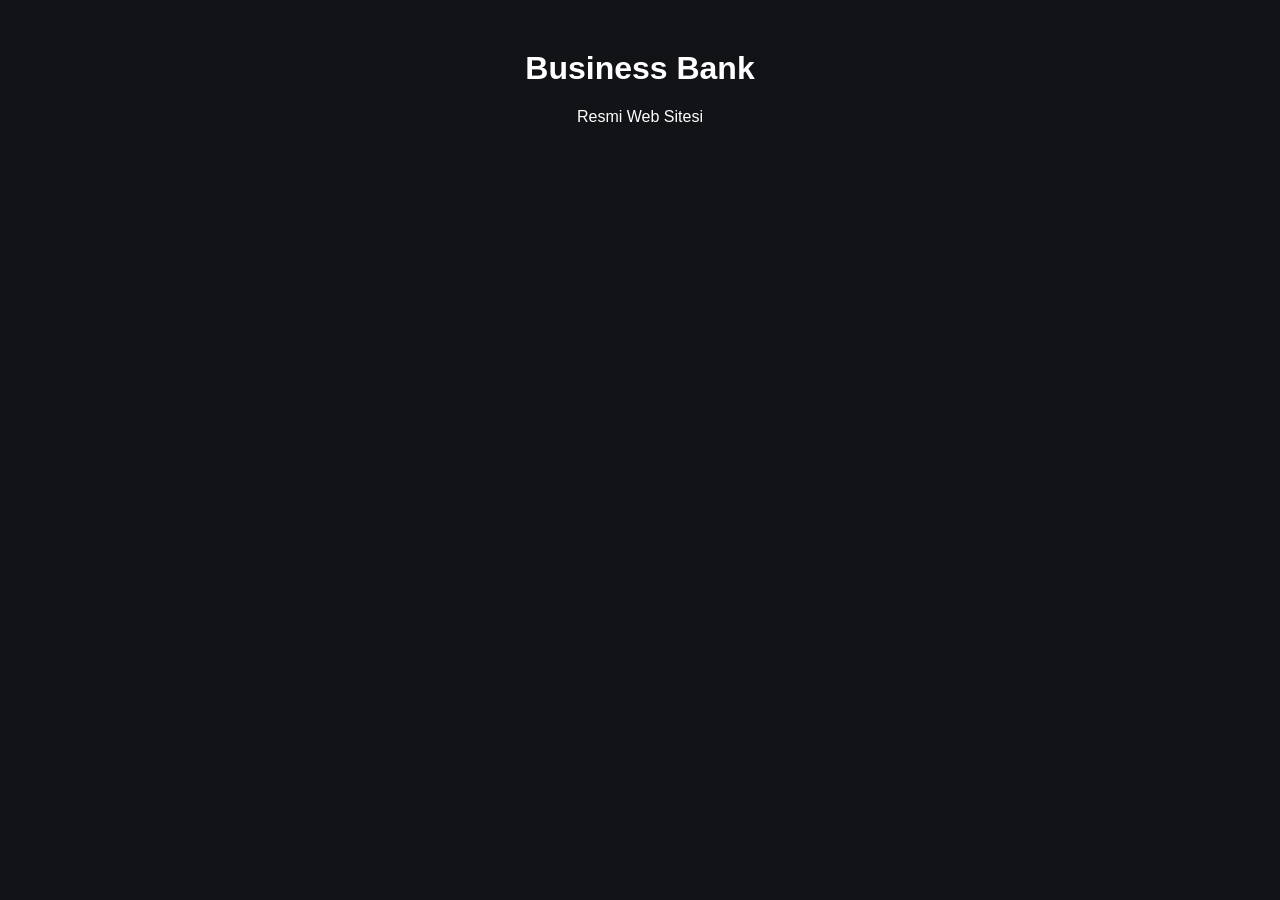
==== index.html @ 0d25ef92 "Initial commit for GitHub Pages" ====
<!DOCTYPE html>
<html>
<head>
<title>Business Bank Simulator</title>
<style>body { font-family: sans-serif; text-align: center; margin-top: 50px; background-color: #111317; color: white; }</style>
</head>
<body>
<h1>Business Bank</h1>
<p>Resmi Web Sitesi</p>
</body>
</html>
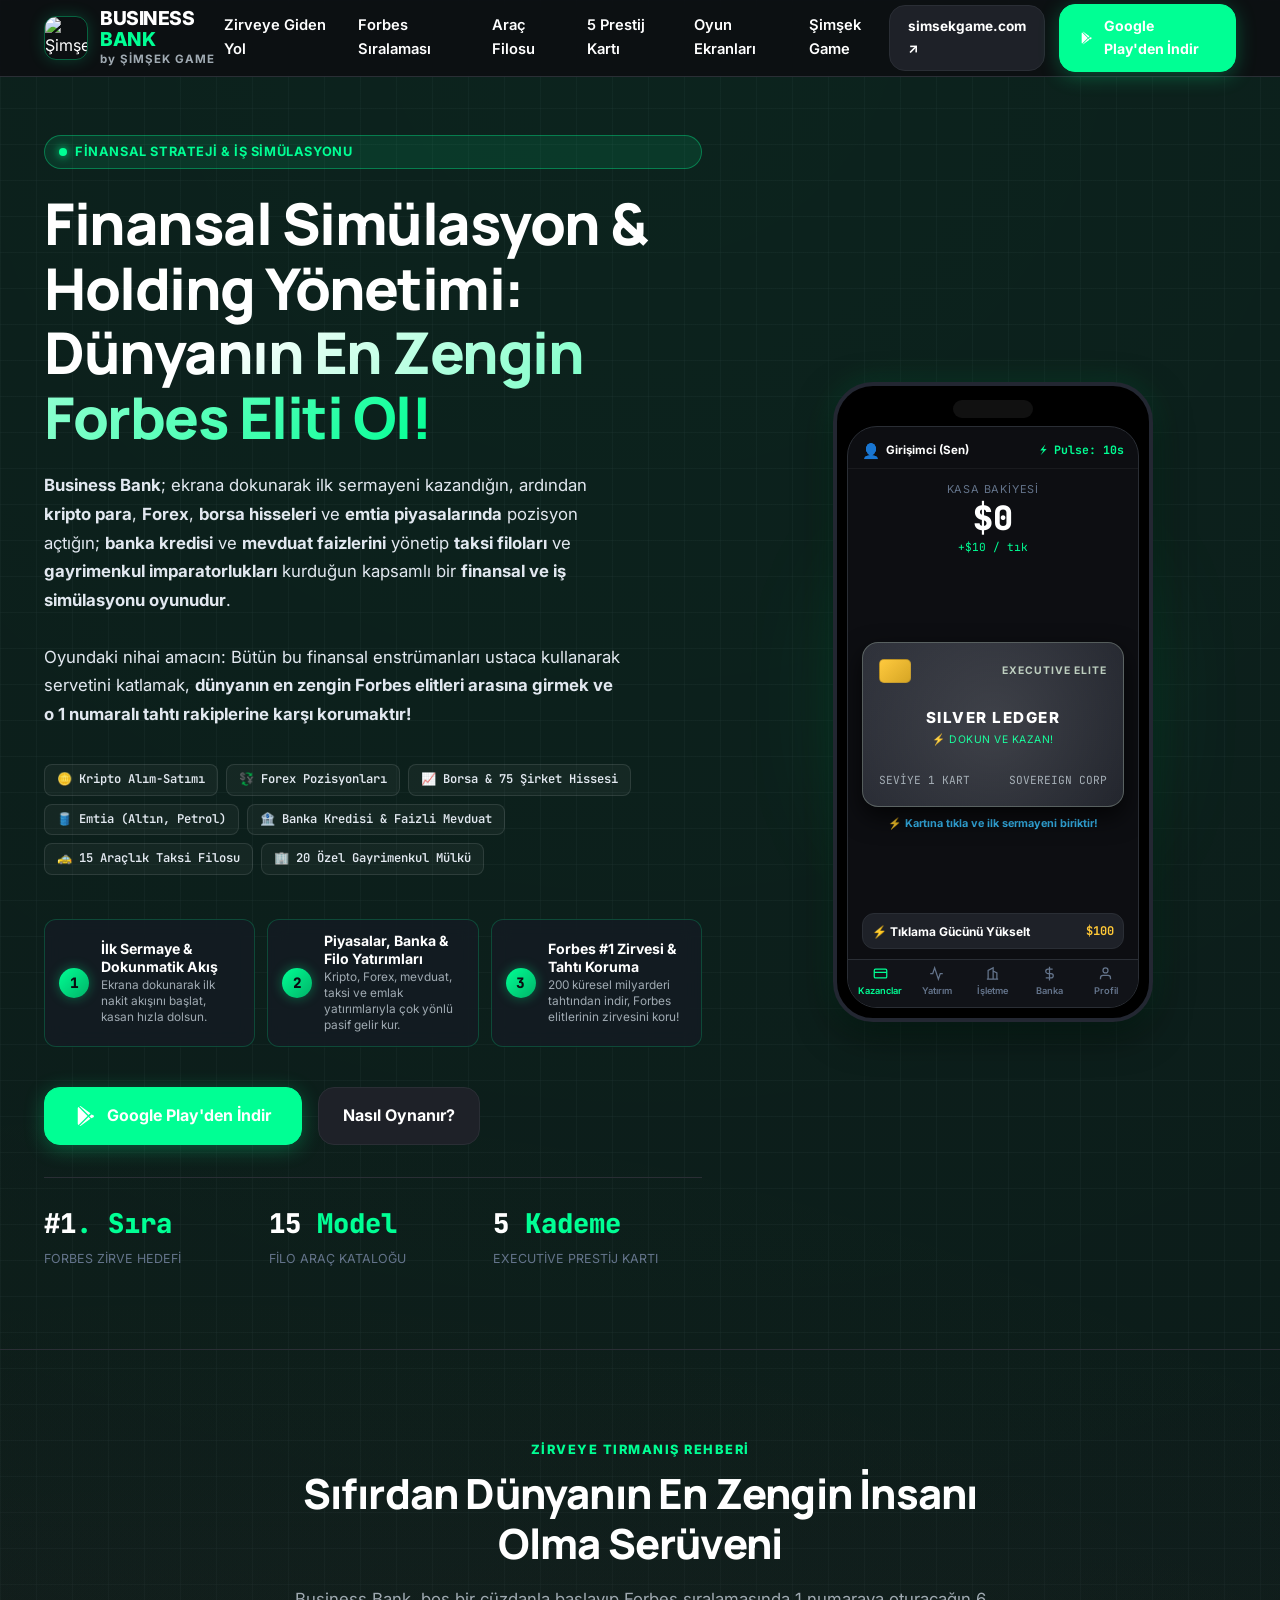
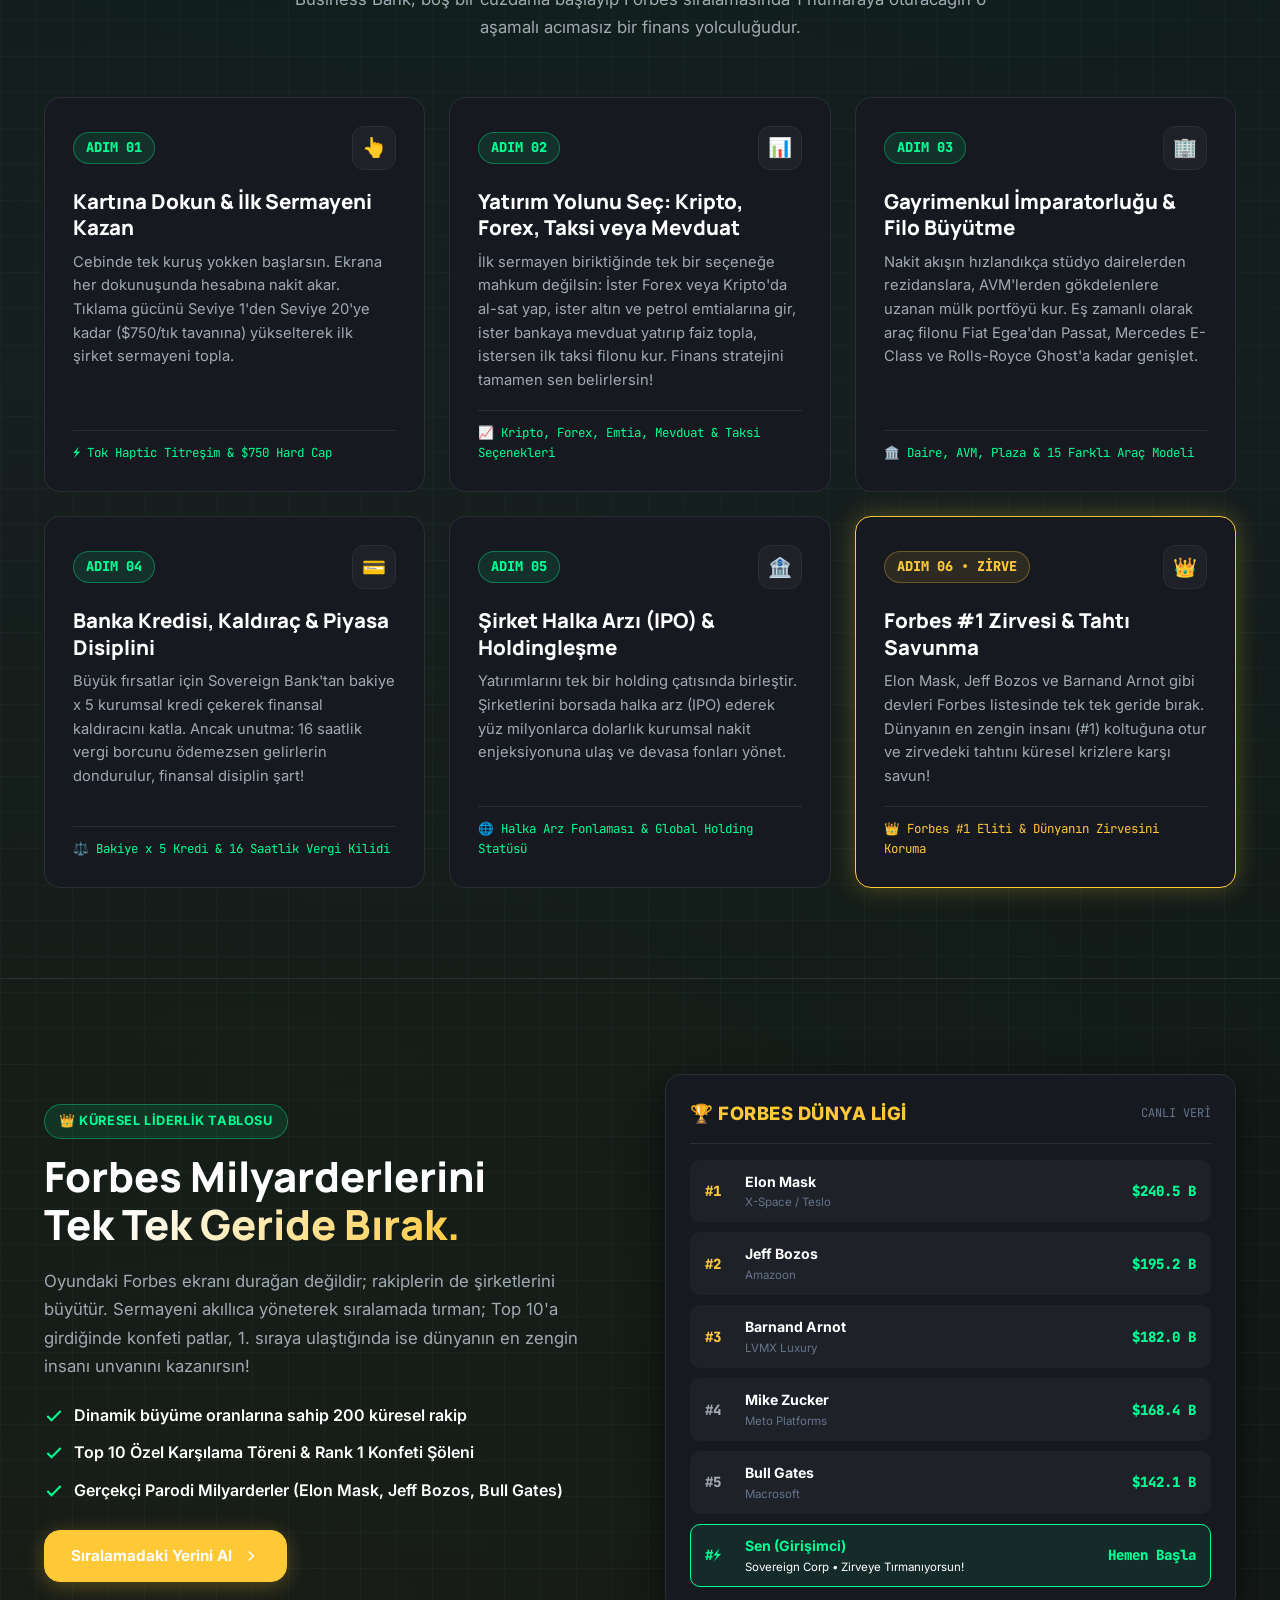
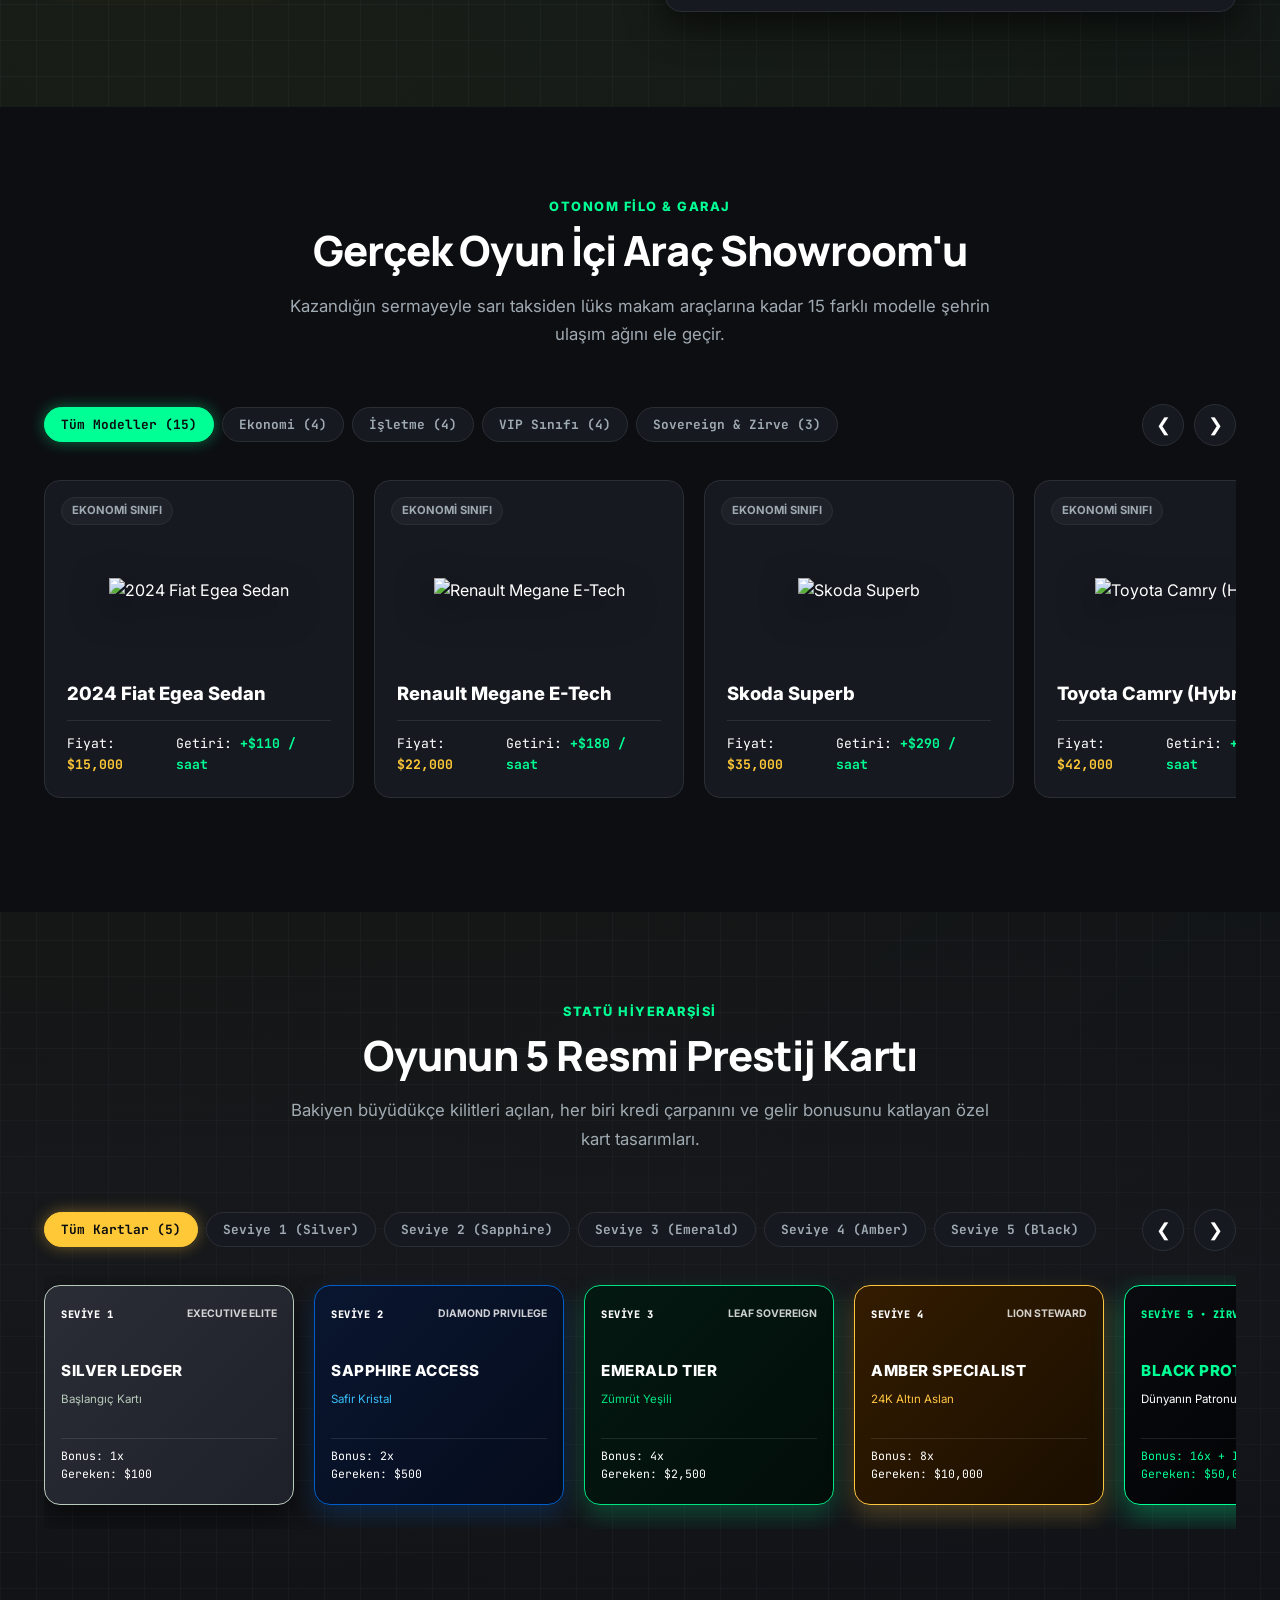
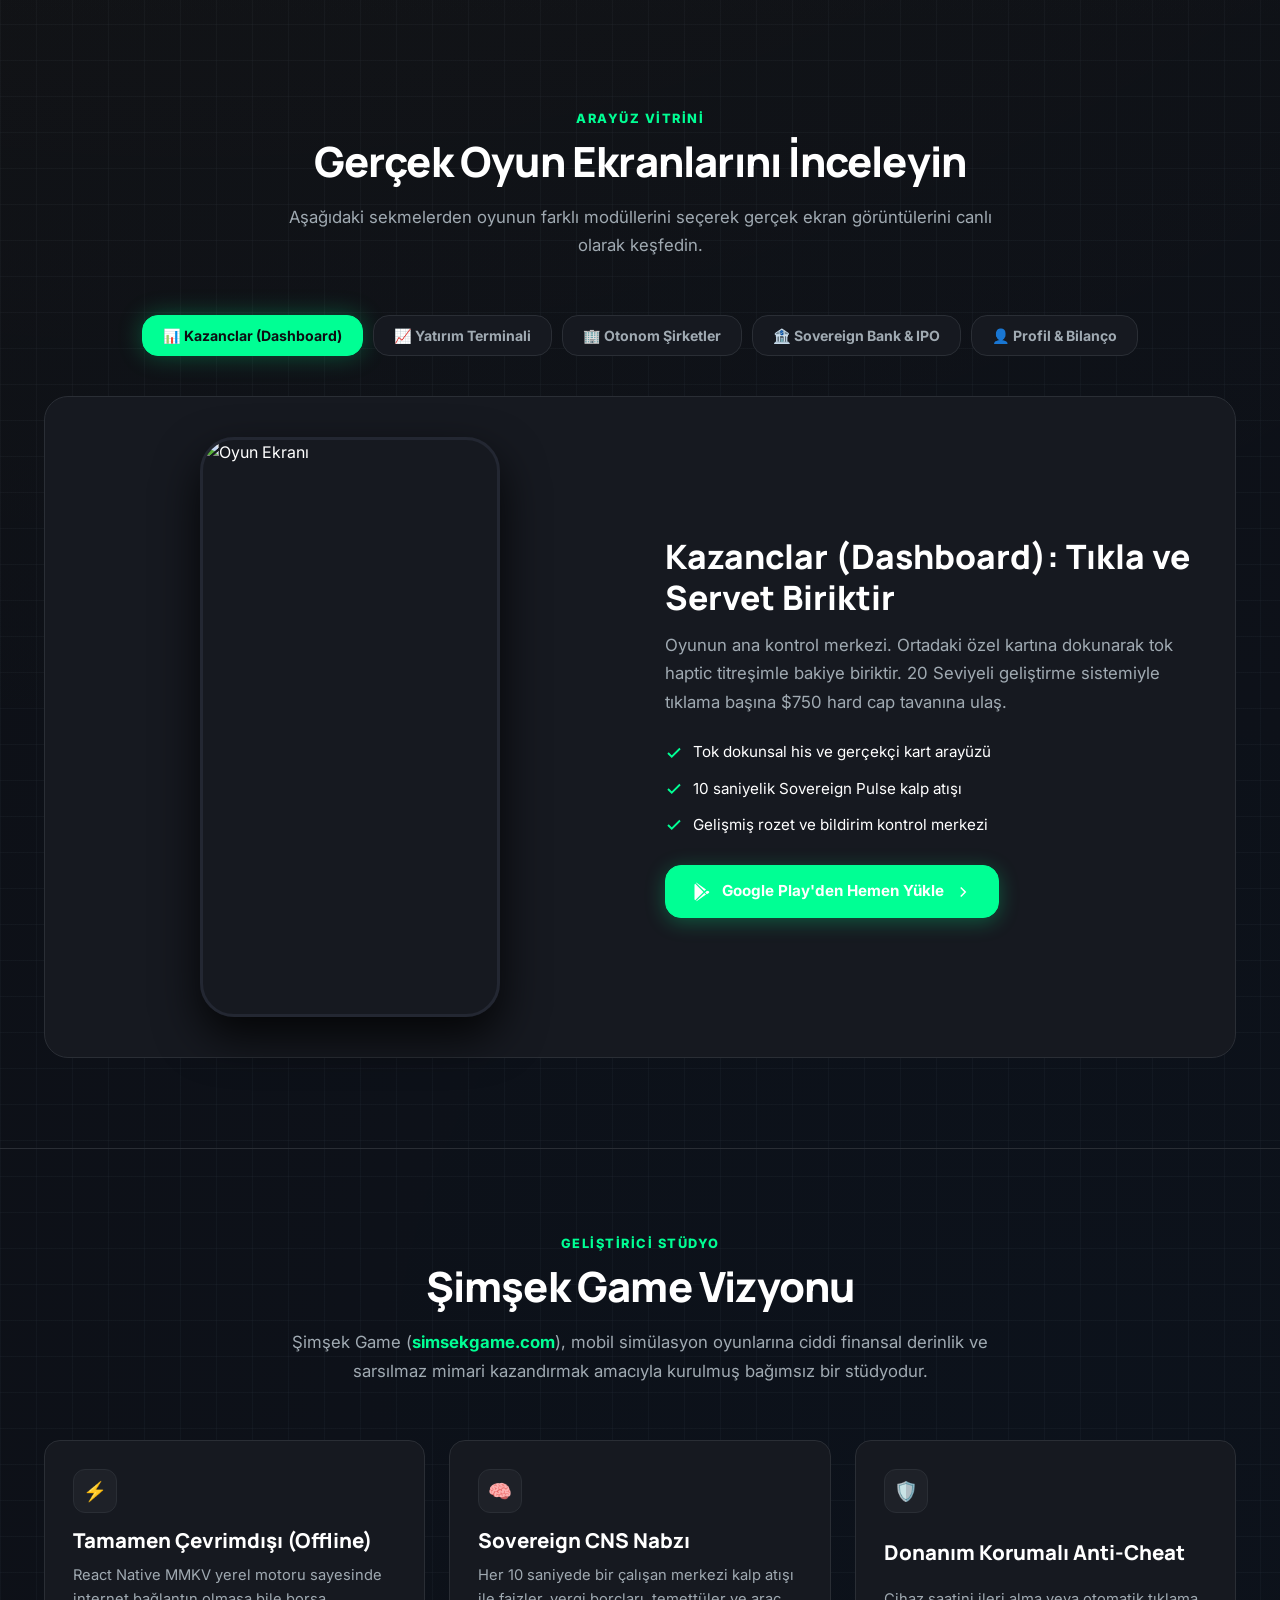
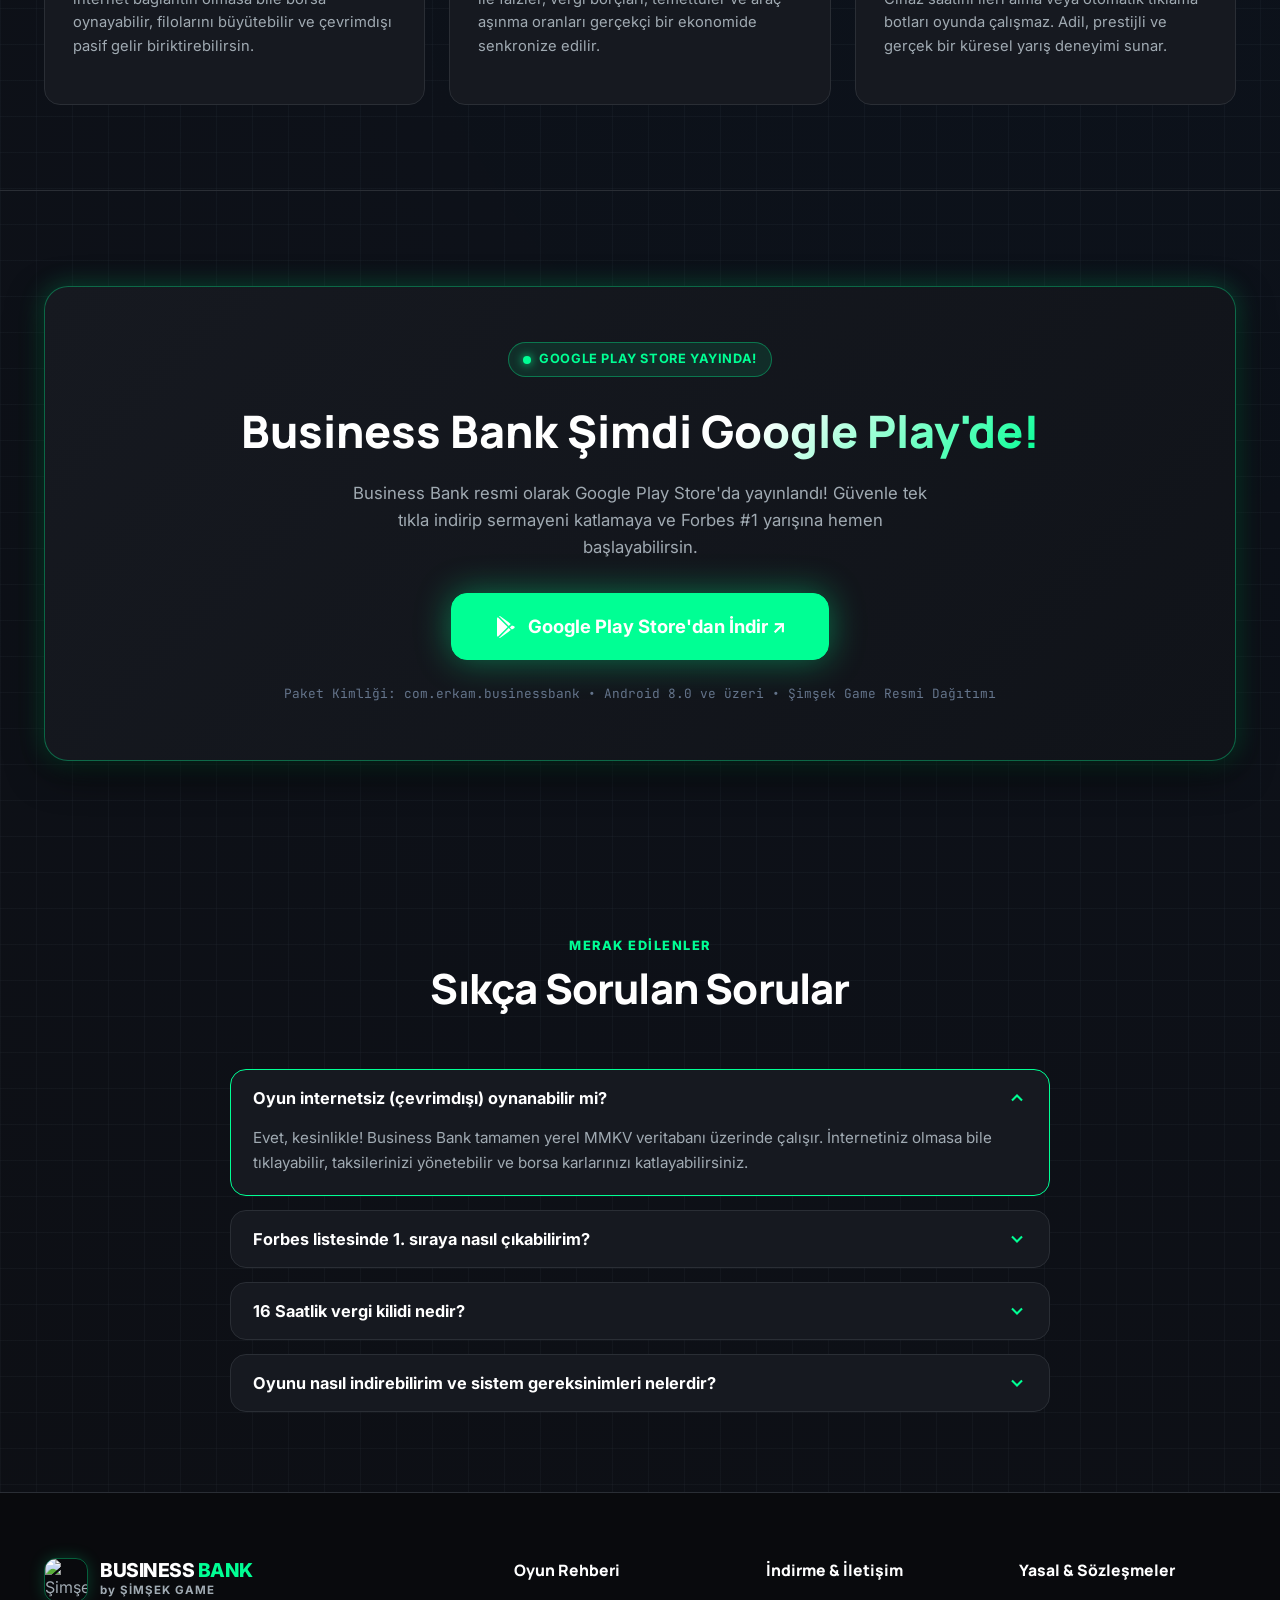
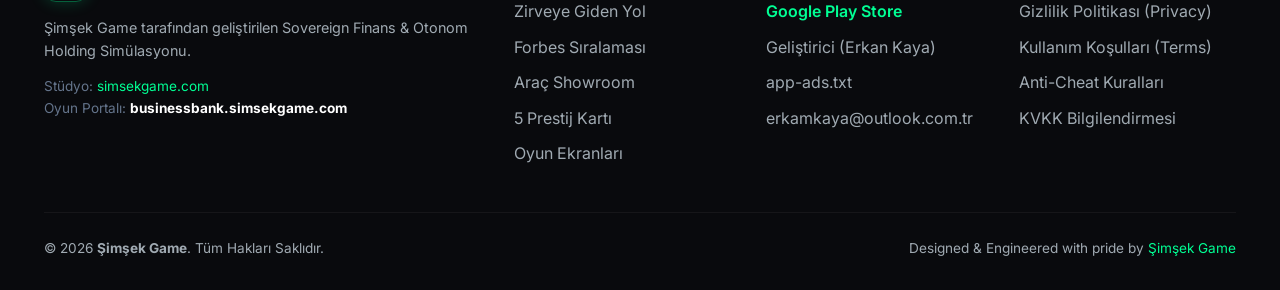
==== commit 1f15f041: "feat: enhance financial instruments onboarding, add horizontal carousels with category tabs and arro" ====
--- a/index.html
+++ b/index.html
@@ -1,11 +1,1093 @@
 <!DOCTYPE html>
-<html>
+<html lang="tr">
 <head>
-<title>Business Bank Simulator</title>
-<style>body { font-family: sans-serif; text-align: center; margin-top: 50px; background-color: #111317; color: white; }</style>
+  <meta charset="UTF-8">
+  <meta name="viewport" content="width=device-width, initial-scale=1.0">
+  <title>Business Bank | Şimşek Game - Sıfırdan Dünyanın En Zengin İnsanı Ol</title>
+  
+  <!-- SEO Meta Tags -->
+  <meta name="description" content="Şimşek Game tarafından geliştirilen Business Bank ile sıfırdan başla. Tıkla, taksi filosu kur, borsa ve gayrimenkul yatırımlarıyla Forbes #1 koltuğuna otur.">
+  <meta name="keywords" content="business bank, şimşek game, simsekgame, forbes oyunu, finans oyunu, tıkla kazan simülasyonu, borsa simülatörü, google play android">
+  <meta name="author" content="Şimşek Game">
+  <meta name="robots" content="index, follow">
+  <meta name="theme-color" content="#0D0E12">
+
+  <!-- OpenGraph -->
+  <meta property="og:type" content="website">
+  <meta property="og:url" content="https://businessbank.simsekgame.com/">
+  <meta property="og:title" content="Business Bank | Sıfırdan Dünyanın En Zengin İnsanı Ol">
+  <meta property="og:description" content="Tıkla, filo kur, borsa ve halka arzlarla Forbes listesindeki Elon Mask ve Jeff Bozos'u geride bırak!">
+  <meta property="og:image" content="https://businessbank.simsekgame.com/assets/img/screen_dashboard.png">
+
+  <!-- Favicon -->
+  <link rel="icon" type="image/png" href="assets/img/favicon.png">
+  <link rel="apple-touch-icon" href="assets/img/app_icon.png">
+
+  <!-- Google Fonts: Manrope, Inter & JetBrains Mono -->
+  <link rel="preconnect" href="https://fonts.googleapis.com">
+  <link rel="preconnect" href="https://fonts.gstatic.com" crossorigin>
+  <link href="https://fonts.googleapis.com/css2?family=Inter:wght@400;500;600;700&family=JetBrains+Mono:wght@500;700;800&family=Manrope:wght@600;700;800&display=swap" rel="stylesheet">
+
+  <!-- Stylesheet -->
+  <meta name="format-detection" content="telephone=no, date=no, email=no, address=no">
+  <link rel="stylesheet" href="assets/css/style.css?v=3.1.0">
 </head>
 <body>
-<h1>Business Bank</h1>
-<p>Resmi Web Sitesi</p>
+
+  <!-- ================= HEADER ================= -->
+  <header class="header">
+    <div class="container nav-container">
+      <a href="#" class="logo-wrapper">
+        <img src="assets/img/logo.png" alt="Şimşek Game Logo" class="logo-icon">
+        <div class="logo-text">
+          <div class="logo-brand">BUSINESS <span>BANK</span></div>
+          <div class="logo-sub">by ŞİMŞEK GAME</div>
+        </div>
+      </a>
+
+      <nav class="nav-links">
+        <a href="#how-it-works" class="nav-link">Zirveye Giden Yol</a>
+        <a href="#forbes-race" class="nav-link">Forbes Sıralaması</a>
+        <a href="#fleet" class="nav-link">Araç Filosu</a>
+        <a href="#vip-cards" class="nav-link">5 Prestij Kartı</a>
+        <a href="#screens" class="nav-link">Oyun Ekranları</a>
+        <a href="#studio" class="nav-link">Şimşek Game</a>
+      </nav>
+
+      <div class="nav-actions">
+        <a href="https://simsekgame.com" target="_blank" class="btn btn-secondary" style="padding: 10px 18px; font-size: 0.85rem;">
+          <span>simsekgame.com ↗</span>
+        </a>
+        <a href="https://play.google.com/store/apps/details?id=com.erkam.businessbank&hl=en" target="_blank" rel="noopener noreferrer" class="btn btn-primary" style="padding: 10px 20px; font-size: 0.88rem;">
+          <svg width="18" height="18" viewBox="0 0 24 24" fill="currentColor"><path d="M3 20.5V3.5C3 2.91 3.34 2.39 3.84 2.15L13.69 12 3.84 21.85C3.34 21.6 3 21.09 3 20.5ZM16.81 15.12L14.75 13.06 4.9 22.91C5.05 22.97 5.21 23 5.38 23C5.72 23 6.04 22.87 6.28 22.63L16.81 15.12ZM16.81 8.88L6.28 1.37C6.04 1.13 5.72 1 5.38 1C5.21 1 5.05 1.03 4.9 1.09L14.75 10.94 16.81 8.88ZM20.16 11.23C20.47 11.45 20.67 11.82 20.67 12.25C20.67 12.68 20.47 13.05 20.16 13.27L17.88 14.59L15.81 12.52 17.88 10.45L20.16 11.23Z"/></svg>
+          <span>Google Play'den İndir</span>
+        </a>
+        <button class="mobile-toggle" aria-label="Menüyü Aç">
+          <svg width="24" height="24" viewBox="0 0 24 24" fill="none" stroke="currentColor" stroke-width="2">
+            <line x1="3" y1="12" x2="21" y2="12"></line>
+            <line x1="3" y1="6" x2="21" y2="6"></line>
+            <line x1="3" y1="18" x2="21" y2="18"></line>
+          </svg>
+        </button>
+      </div>
+    </div>
+  </header>
+
+  <!-- Mobile Drawer -->
+  <div class="mobile-nav-drawer">
+    <a href="#how-it-works">Zirveye Giden Yol (6 Adım)</a>
+    <a href="#forbes-race">Forbes #1 Mücadelesi</a>
+    <a href="#fleet">Araç Showroom & Filo</a>
+    <a href="#vip-cards">5 Prestij Kartı</a>
+    <a href="#screens">Oyun Ekranları</a>
+    <a href="#studio">Şimşek Game Stüdyosu</a>
+    <a href="https://play.google.com/store/apps/details?id=com.erkam.businessbank&hl=en" target="_blank" rel="noopener noreferrer" style="color: var(--primary-neon); font-weight:700;">Google Play'den İndir ↗</a>
+    <a href="https://simsekgame.com" target="_blank">Şimşek Game Portalı ↗</a>
+    <a href="https://erkan.simsekgame.com" target="_blank" style="color: var(--gold-royalty);">Geliştirici: Erkan Kaya ↗</a>
+  </div>
+
+  <!-- ================= HERO & INTERACTIVE TAPPER ================= -->
+  <section class="hero-section">
+    <div class="container hero-grid">
+      <div class="hero-content">
+        <div class="badge-ui">
+          <span class="badge-pulse"></span>
+          <span>FİNANSAL STRATEJİ &amp; İŞ SİMÜLASYONU</span>
+        </div>
+
+        <h1 class="hero-title">
+          Finansal Simülasyon &amp; Holding Yönetimi: <br>
+          <span class="text-gradient">Dünyanın En Zengin Forbes Eliti Ol!</span>
+        </h1>
+
+        <p class="hero-description" style="font-size: 1.05rem; line-height: 1.7; color: #E2E8F0;">
+          <strong>Business Bank</strong>; ekrana dokunarak ilk sermayeni kazandığın, ardından <strong>kripto para</strong>, <strong>Forex</strong>, <strong>borsa hisseleri</strong> ve <strong>emtia piyasalarında</strong> pozisyon açtığın; <strong>banka kredisi</strong> ve <strong>mevduat faizlerini</strong> yönetip <strong>taksi filoları</strong> ve <strong>gayrimenkul imparatorlukları</strong> kurduğun kapsamlı bir <strong>finansal ve iş simülasyonu oyunudur</strong>. 
+          <br><br>
+          Oyundaki nihai amacın: Bütün bu finansal enstrümanları ustaca kullanarak servetini katlamak, <strong>dünyanın en zengin Forbes elitleri arasına girmek ve o 1 numaralı tahtı rakiplerine karşı korumaktır!</strong>
+        </p>
+
+        <!-- Finansal Enstrümanlar Şeridi -->
+        <div class="financial-tools-pills">
+          <span class="f-pill">🪙 Kripto Alım-Satımı</span>
+          <span class="f-pill">💱 Forex Pozisyonları</span>
+          <span class="f-pill">📈 Borsa &amp; 75 Şirket Hissesi</span>
+          <span class="f-pill">🛢️ Emtia (Altın, Petrol)</span>
+          <span class="f-pill">🏦 Banka Kredisi &amp; Faizli Mevduat</span>
+          <span class="f-pill">🚕 15 Araçlık Taksi Filosu</span>
+          <span class="f-pill">🏢 20 Özel Gayrimenkul Mülkü</span>
+        </div>
+
+        <!-- 3 Adımda Oyunun Mantığı & Amacı -->
+        <div class="quick-play-steps">
+          <div class="play-step-item">
+            <div class="step-num-badge">1</div>
+            <div class="step-content">
+              <strong>İlk Sermaye &amp; Dokunmatik Akış</strong>
+              <span>Ekrana dokunarak ilk nakit akışını başlat, kasan hızla dolsun.</span>
+            </div>
+          </div>
+          <div class="play-step-item">
+            <div class="step-num-badge">2</div>
+            <div class="step-content">
+              <strong>Piyasalar, Banka &amp; Filo Yatırımları</strong>
+              <span>Kripto, Forex, mevduat, taksi ve emlak yatırımlarıyla çok yönlü pasif gelir kur.</span>
+            </div>
+          </div>
+          <div class="play-step-item">
+            <div class="step-num-badge">3</div>
+            <div class="step-content">
+              <strong>Forbes #1 Zirvesi &amp; Tahtı Koruma</strong>
+              <span>200 küresel milyarderi tahtından indir, Forbes elitlerinin zirvesini koru!</span>
+            </div>
+          </div>
+        </div>
+
+        <div class="hero-buttons">
+          <a href="https://play.google.com/store/apps/details?id=com.erkam.businessbank&hl=en" target="_blank" rel="noopener noreferrer" class="btn btn-primary" style="padding: 15px 30px; font-size: 1rem;">
+            <svg width="22" height="22" viewBox="0 0 24 24" fill="currentColor"><path d="M3 20.5V3.5C3 2.91 3.34 2.39 3.84 2.15L13.69 12 3.84 21.85C3.34 21.6 3 21.09 3 20.5ZM16.81 15.12L14.75 13.06 4.9 22.91C5.05 22.97 5.21 23 5.38 23C5.72 23 6.04 22.87 6.28 22.63L16.81 15.12ZM16.81 8.88L6.28 1.37C6.04 1.13 5.72 1 5.38 1C5.21 1 5.05 1.03 4.9 1.09L14.75 10.94 16.81 8.88ZM20.16 11.23C20.47 11.45 20.67 11.82 20.67 12.25C20.67 12.68 20.47 13.05 20.16 13.27L17.88 14.59L15.81 12.52 17.88 10.45L20.16 11.23Z"/></svg>
+            <span>Google Play'den İndir</span>
+          </a>
+          <a href="#how-it-works" class="btn btn-secondary" style="padding: 15px 24px; font-size: 1rem;">
+            <span>Nasıl Oynanır?</span>
+          </a>
+        </div>
+
+        <div class="hero-strip">
+          <div class="strip-box">
+            <div class="strip-num">#1<span>. Sıra</span></div>
+            <div class="strip-label">Forbes Zirve Hedefi</div>
+          </div>
+          <div class="strip-box">
+            <div class="strip-num">15<span> Model</span></div>
+            <div class="strip-label">Filo Araç Kataloğu</div>
+          </div>
+          <div class="strip-box">
+            <div class="strip-num">5<span> Kademe</span></div>
+            <div class="strip-label">Executive Prestij Kartı</div>
+          </div>
+        </div>
+      </div>
+
+      <!-- Live Interactive Game Tapper (Right Inside Phone Frame!) -->
+      <div class="live-phone-wrapper">
+        <div class="phone-ambient-glow"></div>
+
+        <div class="game-phone">
+          <div class="phone-speaker"></div>
+
+          <div class="phone-screen-game">
+            <!-- Game Top Status Bar -->
+            <div class="game-top-bar">
+              <div class="live-user-badge">
+                <span style="font-size: 0.9rem;">👤</span>
+                <span>Girişimci (Sen)</span>
+              </div>
+              <div class="live-pulse-badge">
+                <span>⚡ Pulse: 10s</span>
+              </div>
+            </div>
+
+            <!-- In-Game Balance -->
+            <div class="game-balance-area">
+              <div class="game-balance-label">KASA BAKİYESİ</div>
+              <div class="game-balance-number" id="live-balance">$0</div>
+              <div class="game-balance-sub" id="live-tap-power">+$10 / tık</div>
+            </div>
+
+            <!-- The In-Game Tappable Card -->
+            <div class="game-card-area">
+              <div class="tap-floating-container" id="tap-float-container"></div>
+
+              <div class="tappable-credit-card" id="live-tap-card">
+                <div class="card-glare"></div>
+                <div class="card-top-row">
+                  <div class="card-chip"></div>
+                  <div class="card-tier-label">EXECUTIVE ELITE</div>
+                </div>
+
+                <div class="card-middle-row">
+                  <div class="card-name-title">SILVER LEDGER</div>
+                  <div class="card-hint-text">⚡ DOKUN VE KAZAN!</div>
+                </div>
+
+                <div class="card-bottom-row">
+                  <div>SEVİYE 1 KART</div>
+                  <div>SOVEREIGN CORP</div>
+                </div>
+              </div>
+
+              <div id="live-status-msg" style="font-size: 0.68rem; color: #38bdf8; text-align: center; margin-top: 8px; font-weight: 700;">
+                ⚡ Kartına tıkla ve ilk sermayeni biriktir!
+              </div>
+            </div>
+
+            <!-- Upgrade Tap Action inside Phone -->
+            <div class="game-bottom-action">
+              <button class="tap-upgrade-btn" id="live-upgrade-btn">
+                <span>⚡ Tıklama Gücünü Yükselt</span>
+                <span class="cost" id="live-upgrade-cost">$100</span>
+              </button>
+            </div>
+
+            <!-- Exact In-Game Bottom Tabs -->
+            <div class="game-bottom-tabs">
+              <div class="tab-cell active">
+                <svg viewBox="0 0 24 24" fill="none" stroke="currentColor" stroke-width="2"><rect x="2" y="5" width="20" height="14" rx="2"></rect><line x1="2" y1="10" x2="22" y2="10"></line></svg>
+                <span>Kazanclar</span>
+              </div>
+              <div class="tab-cell">
+                <svg viewBox="0 0 24 24" fill="none" stroke="currentColor" stroke-width="2"><polyline points="22 12 18 12 15 21 9 3 6 12 2 12"></polyline></svg>
+                <span>Yatırım</span>
+              </div>
+              <div class="tab-cell">
+                <svg viewBox="0 0 24 24" fill="none" stroke="currentColor" stroke-width="2"><path d="M3 21h18M5 21V7l8-4v18M19 21V11l-6-3"></path></svg>
+                <span>İşletme</span>
+              </div>
+              <div class="tab-cell">
+                <svg viewBox="0 0 24 24" fill="none" stroke="currentColor" stroke-width="2"><line x1="12" y1="1" x2="12" y2="23"></line><path d="M17 5H9.5a3.5 3.5 0 0 0 0 7h5a3.5 3.5 0 0 1 0 7H6"></path></svg>
+                <span>Banka</span>
+              </div>
+              <div class="tab-cell">
+                <svg viewBox="0 0 24 24" fill="none" stroke="currentColor" stroke-width="2"><circle cx="12" cy="7" r="4"></circle><path d="M20 21v-2a4 4 0 0 0-4-4H8a4 4 0 0 0-4 4v2"></path></svg>
+                <span>Profil</span>
+              </div>
+            </div>
+          </div>
+        </div>
+      </div>
+    </div>
+  </section>
+
+  <!-- ================= 6-STEP EMPIRE ROADMAP ================= -->
+  <section class="roadmap-section" id="how-it-works">
+    <div class="container">
+      <div class="section-head">
+        <div class="section-tag">Zirveye Tırmanış Rehberi</div>
+        <h2 class="section-title">Sıfırdan Dünyanın En Zengin İnsanı Olma Serüveni</h2>
+        <p class="section-desc">
+          Business Bank, boş bir cüzdanla başlayıp Forbes sıralamasında 1 numaraya oturacağın 6 aşamalı acımasız bir finans yolculuğudur.
+        </p>
+      </div>
+
+      <div class="roadmap-timeline">
+        <!-- Step 1 -->
+        <div class="step-card">
+          <div>
+            <div class="step-card-header">
+              <span class="step-number-pill">ADIM 01</span>
+              <div class="step-icon-wrap">👆</div>
+            </div>
+            <h3>Kartına Dokun & İlk Sermayeni Kazan</h3>
+            <p>
+              Cebinde tek kuruş yokken başlarsın. Ekrana her dokunuşunda hesabına nakit akar. Tıklama gücünü Seviye 1'den Seviye 20'ye kadar ($750/tık tavanına) yükselterek ilk şirket sermayeni topla.
+            </p>
+          </div>
+          <div class="step-highlight">
+            <span>⚡ Tok Haptic Titreşim & $750 Hard Cap</span>
+          </div>
+        </div>
+
+        <!-- Step 2 -->
+        <div class="step-card">
+          <div>
+            <div class="step-card-header">
+              <span class="step-number-pill">ADIM 02</span>
+              <div class="step-icon-wrap">📊</div>
+            </div>
+            <h3>Yatırım Yolunu Seç: Kripto, Forex, Taksi veya Mevduat</h3>
+            <p>
+              İlk sermayen biriktiğinde tek bir seçeneğe mahkum değilsin: İster Forex veya Kripto'da al-sat yap, ister altın ve petrol emtialarına gir, ister bankaya mevduat yatırıp faiz topla, istersen ilk taksi filonu kur. Finans stratejini tamamen sen belirlersin!
+            </p>
+          </div>
+          <div class="step-highlight">
+            <span>📈 Kripto, Forex, Emtia, Mevduat & Taksi Seçenekleri</span>
+          </div>
+        </div>
+
+        <!-- Step 3 -->
+        <div class="step-card">
+          <div>
+            <div class="step-card-header">
+              <span class="step-number-pill">ADIM 03</span>
+              <div class="step-icon-wrap">🏢</div>
+            </div>
+            <h3>Gayrimenkul İmparatorluğu & Filo Büyütme</h3>
+            <p>
+              Nakit akışın hızlandıkça stüdyo dairelerden rezidanslara, AVM'lerden gökdelenlere uzanan mülk portföyü kur. Eş zamanlı olarak araç filonu Fiat Egea'dan Passat, Mercedes E-Class ve Rolls-Royce Ghost'a kadar genişlet.
+            </p>
+          </div>
+          <div class="step-highlight">
+            <span>🏛️ Daire, AVM, Plaza & 15 Farklı Araç Modeli</span>
+          </div>
+        </div>
+
+        <!-- Step 4 -->
+        <div class="step-card">
+          <div>
+            <div class="step-card-header">
+              <span class="step-number-pill">ADIM 04</span>
+              <div class="step-icon-wrap">💳</div>
+            </div>
+            <h3>Banka Kredisi, Kaldıraç & Piyasa Disiplini</h3>
+            <p>
+              Büyük fırsatlar için Sovereign Bank'tan bakiye x 5 kurumsal kredi çekerek finansal kaldıracını katla. Ancak unutma: 16 saatlik vergi borcunu ödemezsen gelirlerin dondurulur, finansal disiplin şart!
+            </p>
+          </div>
+          <div class="step-highlight">
+            <span>⚖️ Bakiye x 5 Kredi & 16 Saatlik Vergi Kilidi</span>
+          </div>
+        </div>
+
+        <!-- Step 5 -->
+        <div class="step-card">
+          <div>
+            <div class="step-card-header">
+              <span class="step-number-pill">ADIM 05</span>
+              <div class="step-icon-wrap">🏦</div>
+            </div>
+            <h3>Şirket Halka Arzı (IPO) & Holdingleşme</h3>
+            <p>
+              Yatırımlarını tek bir holding çatısında birleştir. Şirketlerini borsada halka arz (IPO) ederek yüz milyonlarca dolarlık kurumsal nakit enjeksiyonuna ulaş ve devasa fonları yönet.
+            </p>
+          </div>
+          <div class="step-highlight">
+            <span>🌐 Halka Arz Fonlaması & Global Holding Statüsü</span>
+          </div>
+        </div>
+
+        <!-- Step 6 -->
+        <div class="step-card" style="border-color: var(--gold-bright); box-shadow: var(--shadow-gold);">
+          <div>
+            <div class="step-card-header">
+              <span class="step-number-pill gold">ADIM 06 • ZİRVE</span>
+              <div class="step-icon-wrap" style="color: var(--gold-bright);">👑</div>
+            </div>
+            <h3>Forbes #1 Zirvesi & Tahtı Savunma</h3>
+            <p>
+              Elon Mask, Jeff Bozos ve Barnand Arnot gibi devleri Forbes listesinde tek tek geride bırak. Dünyanın en zengin insanı (#1) koltuğuna otur ve zirvedeki tahtını küresel krizlere karşı savun!
+            </p>
+          </div>
+          <div class="step-highlight" style="color: var(--gold-bright);">
+            <span>👑 Forbes #1 Eliti & Dünyanın Zirvesini Koruma</span>
+          </div>
+        </div>
+      </div>
+    </div>
+  </section>
+
+  <!-- ================= FORBES RACE SHOWCASE ================= -->
+  <section class="forbes-section" id="forbes-race">
+    <div class="container forbes-grid">
+      <div>
+        <div class="badge-ui" style="margin-bottom: 14px;">
+          <span>👑 Küresel Liderlik Tablosu</span>
+        </div>
+        <h2 style="font-size: 2.6rem; line-height: 1.15; margin-bottom: 18px;">
+          Forbes Milyarderlerini <br>
+          <span class="text-gold-gradient">Tek Tek Geride Bırak.</span>
+        </h2>
+        <p style="font-size: 1.05rem; color: var(--text-muted); line-height: 1.7; margin-bottom: 22px;">
+          Oyundaki Forbes ekranı durağan değildir; rakiplerin de şirketlerini büyütür. Sermayeni akıllıca yöneterek sıralamada tırman; Top 10'a girdiğinde konfeti patlar, 1. sıraya ulaştığında ise dünyanın en zengin insanı unvanını kazanırsın!
+        </p>
+
+        <div style="display: flex; flex-direction: column; gap: 12px; margin-bottom: 26px;">
+          <div style="display: flex; align-items: center; gap: 10px; font-weight: 600; color: #fff;">
+            <svg width="20" height="20" viewBox="0 0 24 24" fill="none" stroke="var(--primary-neon)" stroke-width="2.5"><polyline points="20 6 9 17 4 12"></polyline></svg>
+            <span>Dinamik büyüme oranlarına sahip 200 küresel rakip</span>
+          </div>
+          <div style="display: flex; align-items: center; gap: 10px; font-weight: 600; color: #fff;">
+            <svg width="20" height="20" viewBox="0 0 24 24" fill="none" stroke="var(--primary-neon)" stroke-width="2.5"><polyline points="20 6 9 17 4 12"></polyline></svg>
+            <span>Top 10 Özel Karşılama Töreni & Rank 1 Konfeti Şöleni</span>
+          </div>
+          <div style="display: flex; align-items: center; gap: 10px; font-weight: 600; color: #fff;">
+            <svg width="20" height="20" viewBox="0 0 24 24" fill="none" stroke="var(--primary-neon)" stroke-width="2.5"><polyline points="20 6 9 17 4 12"></polyline></svg>
+            <span>Gerçekçi Parodi Milyarderler (Elon Mask, Jeff Bozos, Bull Gates)</span>
+          </div>
+        </div>
+
+        <a href="#download" class="btn btn-gold">
+          <span>Sıralamadaki Yerini Al</span>
+          <svg width="18" height="18" viewBox="0 0 24 24" fill="none" stroke="currentColor" stroke-width="2"><polyline points="9 18 15 12 9 6"></polyline></svg>
+        </a>
+      </div>
+
+      <!-- Forbes In-Game Styled Table -->
+      <div class="forbes-terminal-box">
+        <div class="forbes-header-row">
+          <div class="forbes-title-badge">
+            <span>🏆 FORBES DÜNYA LİGİ</span>
+          </div>
+          <div style="font-family: var(--font-mono); font-size: 0.75rem; color: var(--text-subtle);">CANLI VERİ</div>
+        </div>
+
+        <div class="forbes-table">
+          <div class="forbes-row">
+            <div class="forbes-rank gold">#1</div>
+            <div class="forbes-info">
+              <div class="forbes-name">Elon Mask</div>
+              <div class="forbes-origin">X-Space / Teslo</div>
+            </div>
+            <div class="forbes-worth">$240.5 B</div>
+          </div>
+
+          <div class="forbes-row">
+            <div class="forbes-rank gold">#2</div>
+            <div class="forbes-info">
+              <div class="forbes-name">Jeff Bozos</div>
+              <div class="forbes-origin">Amazoon</div>
+            </div>
+            <div class="forbes-worth">$195.2 B</div>
+          </div>
+
+          <div class="forbes-row">
+            <div class="forbes-rank gold">#3</div>
+            <div class="forbes-info">
+              <div class="forbes-name">Barnand Arnot</div>
+              <div class="forbes-origin">LVMX Luxury</div>
+            </div>
+            <div class="forbes-worth">$182.0 B</div>
+          </div>
+
+          <div class="forbes-row">
+            <div class="forbes-rank">#4</div>
+            <div class="forbes-info">
+              <div class="forbes-name">Mike Zucker</div>
+              <div class="forbes-origin">Meto Platforms</div>
+            </div>
+            <div class="forbes-worth">$168.4 B</div>
+          </div>
+
+          <div class="forbes-row">
+            <div class="forbes-rank">#5</div>
+            <div class="forbes-info">
+              <div class="forbes-name">Bull Gates</div>
+              <div class="forbes-origin">Macrosoft</div>
+            </div>
+            <div class="forbes-worth">$142.1 B</div>
+          </div>
+
+          <!-- Player Row -->
+          <div class="forbes-row player">
+            <div class="forbes-rank" style="color: var(--primary-neon);">#⚡</div>
+            <div class="forbes-info">
+              <div class="forbes-name" style="color: var(--primary-neon);">Sen (Girişimci)</div>
+              <div class="forbes-origin" style="color: #fff;">Sovereign Corp • Zirveye Tırmanıyorsun!</div>
+            </div>
+            <div class="forbes-worth" style="color: var(--primary-neon);">Hemen Başla</div>
+          </div>
+        </div>
+      </div>
+    </div>
+  </section>
+
+  <!-- ================= FLEET / SHOWROOM ================= -->
+  <section class="fleet-section" id="fleet">
+    <div class="container">
+      <div class="section-head">
+        <div class="section-tag">Otonom Filo & Garaj</div>
+        <h2 class="section-title">Gerçek Oyun İçi Araç Showroom'u</h2>
+        <p class="section-desc">
+          Kazandığın sermayeyle sarı taksiden lüks makam araçlarına kadar 15 farklı modelle şehrin ulaşım ağını ele geçir.
+        </p>
+      </div>
+
+      <!-- Fleet Category Tabs & Carousel Nav -->
+      <div class="carousel-top-bar">
+        <div class="carousel-tabs" id="fleetTabs">
+          <button class="tab-filter-btn active" data-filter="all">Tüm Modeller (15)</button>
+          <button class="tab-filter-btn" data-filter="ekonomi">Ekonomi (4)</button>
+          <button class="tab-filter-btn" data-filter="isletme">İşletme (4)</button>
+          <button class="tab-filter-btn" data-filter="vip">VIP Sınıfı (4)</button>
+          <button class="tab-filter-btn" data-filter="sovereign">Sovereign &amp; Zirve (3)</button>
+        </div>
+        <div class="carousel-nav-arrows">
+          <button class="carousel-arrow-btn" id="fleetPrevBtn" aria-label="Önceki Araç">❮</button>
+          <button class="carousel-arrow-btn" id="fleetNextBtn" aria-label="Sonraki Araç">❯</button>
+        </div>
+      </div>
+
+      <div class="fleet-carousel-track" id="fleetTrack">
+        <!-- 1. Fiat Egea -->
+        <div class="car-card" data-category="ekonomi">
+          <span class="car-class-badge">Ekonomi Sınıfı</span>
+          <div class="car-img-wrap">
+            <img src="assets/img/cars/egea.png" alt="2024 Fiat Egea Sedan" loading="lazy">
+          </div>
+          <div>
+            <div class="car-name">2024 Fiat Egea Sedan</div>
+            <div class="car-stats-row">
+              <div>Fiyat: <span class="car-cost">$15,000</span></div>
+              <div>Getiri: <span class="car-rent">+$110 / saat</span></div>
+            </div>
+          </div>
+        </div>
+
+        <!-- 2. Megane E-Tech -->
+        <div class="car-card" data-category="ekonomi">
+          <span class="car-class-badge">Ekonomi Sınıfı</span>
+          <div class="car-img-wrap">
+            <img src="assets/img/cars/meganeetech.png" alt="Renault Megane E-Tech" loading="lazy">
+          </div>
+          <div>
+            <div class="car-name">Renault Megane E-Tech</div>
+            <div class="car-stats-row">
+              <div>Fiyat: <span class="car-cost">$22,000</span></div>
+              <div>Getiri: <span class="car-rent">+$180 / saat</span></div>
+            </div>
+          </div>
+        </div>
+
+        <!-- 3. Skoda Superb -->
+        <div class="car-card" data-category="ekonomi">
+          <span class="car-class-badge">Ekonomi Sınıfı</span>
+          <div class="car-img-wrap">
+            <img src="assets/img/cars/superb.png" alt="Skoda Superb" loading="lazy">
+          </div>
+          <div>
+            <div class="car-name">Skoda Superb</div>
+            <div class="car-stats-row">
+              <div>Fiyat: <span class="car-cost">$35,000</span></div>
+              <div>Getiri: <span class="car-rent">+$290 / saat</span></div>
+            </div>
+          </div>
+        </div>
+
+        <!-- 4. Toyota Camry -->
+        <div class="car-card" data-category="ekonomi">
+          <span class="car-class-badge">Ekonomi Sınıfı</span>
+          <div class="car-img-wrap">
+            <img src="assets/img/cars/camry.png" alt="Toyota Camry (Hybrid)" loading="lazy">
+          </div>
+          <div>
+            <div class="car-name">Toyota Camry (Hybrid)</div>
+            <div class="car-stats-row">
+              <div>Fiyat: <span class="car-cost">$42,000</span></div>
+              <div>Getiri: <span class="car-rent">+$360 / saat</span></div>
+            </div>
+          </div>
+        </div>
+
+        <!-- 5. Passat Elegance -->
+        <div class="car-card" data-category="isletme">
+          <span class="car-class-badge">İşletme Sınıfı</span>
+          <div class="car-img-wrap">
+            <img src="assets/img/cars/passatelegance.png" alt="Volkswagen Passat Elegance" loading="lazy">
+          </div>
+          <div>
+            <div class="car-name">VW Passat Elegance</div>
+            <div class="car-stats-row">
+              <div>Fiyat: <span class="car-cost">$65,000</span></div>
+              <div>Getiri: <span class="car-rent">+$550 / saat</span></div>
+            </div>
+          </div>
+        </div>
+
+        <!-- 6. Audi A6 -->
+        <div class="car-card" data-category="isletme">
+          <span class="car-class-badge">İşletme Sınıfı</span>
+          <div class="car-img-wrap">
+            <img src="assets/img/cars/audia6.png" alt="Audi A6" loading="lazy">
+          </div>
+          <div>
+            <div class="car-name">Audi A6</div>
+            <div class="car-stats-row">
+              <div>Fiyat: <span class="car-cost">$85,000</span></div>
+              <div>Getiri: <span class="car-rent">+$780 / saat</span></div>
+            </div>
+          </div>
+        </div>
+
+        <!-- 7. BMW 5 Series -->
+        <div class="car-card" data-category="isletme">
+          <span class="car-class-badge">İşletme Sınıfı</span>
+          <div class="car-img-wrap">
+            <img src="assets/img/cars/bmw5serie.png" alt="BMW 5 Series" loading="lazy">
+          </div>
+          <div>
+            <div class="car-name">BMW 5 Series</div>
+            <div class="car-stats-row">
+              <div>Fiyat: <span class="car-cost">$105,000</span></div>
+              <div>Getiri: <span class="car-rent">+$980 / saat</span></div>
+            </div>
+          </div>
+        </div>
+
+        <!-- 8. Mercedes E-Class -->
+        <div class="car-card" data-category="isletme">
+          <span class="car-class-badge">İşletme Sınıfı</span>
+          <div class="car-img-wrap">
+            <img src="assets/img/cars/eclass.png" alt="Mercedes E-Class" loading="lazy">
+          </div>
+          <div>
+            <div class="car-name">Mercedes E-Class</div>
+            <div class="car-stats-row">
+              <div>Fiyat: <span class="car-cost">$120,000</span></div>
+              <div>Getiri: <span class="car-rent">+$1,150 / saat</span></div>
+            </div>
+          </div>
+        </div>
+
+        <!-- 9. Porsche Panamera -->
+        <div class="car-card" data-category="vip">
+          <span class="car-class-badge">VIP Sınıfı</span>
+          <div class="car-img-wrap">
+            <img src="assets/img/cars/panamera.png" alt="Porsche Panamera" loading="lazy">
+          </div>
+          <div>
+            <div class="car-name">Porsche Panamera</div>
+            <div class="car-stats-row">
+              <div>Fiyat: <span class="car-cost">$210,000</span></div>
+              <div>Getiri: <span class="car-rent">+$2,200 / saat</span></div>
+            </div>
+          </div>
+        </div>
+
+        <!-- 10. BMW 7 Series -->
+        <div class="car-card" data-category="vip">
+          <span class="car-class-badge">VIP Sınıfı</span>
+          <div class="car-img-wrap">
+            <img src="assets/img/cars/bmw7serie.png" alt="BMW 7 Series" loading="lazy">
+          </div>
+          <div>
+            <div class="car-name">BMW 7 Series</div>
+            <div class="car-stats-row">
+              <div>Fiyat: <span class="car-cost">$250,000</span></div>
+              <div>Getiri: <span class="car-rent">+$2,800 / saat</span></div>
+            </div>
+          </div>
+        </div>
+
+        <!-- 11. Mercedes S-Class -->
+        <div class="car-card" data-category="vip">
+          <span class="car-class-badge">VIP Sınıfı</span>
+          <div class="car-img-wrap">
+            <img src="assets/img/cars/sclass.png" alt="Mercedes S-Class" loading="lazy">
+          </div>
+          <div>
+            <div class="car-name">Mercedes S-Class</div>
+            <div class="car-stats-row">
+              <div>Fiyat: <span class="car-cost">$280,000</span></div>
+              <div>Getiri: <span class="car-rent">+$3,200 / saat</span></div>
+            </div>
+          </div>
+        </div>
+
+        <!-- 12. Range Rover Autobiography -->
+        <div class="car-card" data-category="vip">
+          <span class="car-class-badge">VIP Sınıfı</span>
+          <div class="car-img-wrap">
+            <img src="assets/img/cars/ranegroverautobiography.png" alt="Range Rover Autobiography" loading="lazy">
+          </div>
+          <div>
+            <div class="car-name">Range Rover Autobiography</div>
+            <div class="car-stats-row">
+              <div>Fiyat: <span class="car-cost">$320,000</span></div>
+              <div>Getiri: <span class="car-rent">+$3,800 / saat</span></div>
+            </div>
+          </div>
+        </div>
+
+        <!-- 13. Bentley Flying Spur -->
+        <div class="car-card" data-category="sovereign">
+          <span class="car-class-badge" style="border-color: var(--gold-bright); color: var(--gold-bright);">Sovereign Sınıfı</span>
+          <div class="car-img-wrap">
+            <img src="assets/img/cars/bentleyflying.png" alt="Bentley Flying Spur" loading="lazy">
+          </div>
+          <div>
+            <div class="car-name">Bentley Flying Spur</div>
+            <div class="car-stats-row">
+              <div>Fiyat: <span class="car-cost">$650,000</span></div>
+              <div>Getiri: <span class="car-rent">+$8,500 / saat</span></div>
+            </div>
+          </div>
+        </div>
+
+        <!-- 14. Rolls Royce Ghost -->
+        <div class="car-card" data-category="sovereign">
+          <span class="car-class-badge" style="border-color: var(--gold-bright); color: var(--gold-bright);">Sovereign Sınıfı</span>
+          <div class="car-img-wrap">
+            <img src="assets/img/cars/rolsroyceghost.png" alt="Rolls Royce Ghost" loading="lazy">
+          </div>
+          <div>
+            <div class="car-name">Rolls Royce Ghost</div>
+            <div class="car-stats-row">
+              <div>Fiyat: <span class="car-cost">$900,000</span></div>
+              <div>Getiri: <span class="car-rent">+$12,500 / saat</span></div>
+            </div>
+          </div>
+        </div>
+
+        <!-- 15. Sovereign S1 (Custom) -->
+        <div class="car-card" data-category="sovereign" style="border-color: var(--primary-neon);">
+          <span class="car-class-badge" style="border-color: var(--primary-neon); color: var(--primary-neon);">Zirve Özel</span>
+          <div class="car-img-wrap">
+            <img src="assets/img/cars/executive_s1.png" alt="Sovereign S1 Custom" loading="lazy">
+          </div>
+          <div>
+            <div class="car-name">Sovereign S1 (Custom)</div>
+            <div class="car-stats-row">
+              <div>Fiyat: <span class="car-cost">$1,500,000</span></div>
+              <div>Getiri: <span class="car-rent">+$22,000 / saat</span></div>
+            </div>
+          </div>
+        </div>
+      </div>
+    </div>
+  </section>
+
+  <!-- ================= 5 VIP PRESTIGE CARDS ================= -->
+  <section class="vip-tier-section" id="vip-cards">
+    <div class="container">
+      <div class="section-head">
+        <div class="section-tag">Statü Hiyerarşisi</div>
+        <h2 class="section-title">Oyunun 5 Resmi Prestij Kartı</h2>
+        <p class="section-desc">
+          Bakiyen büyüdükçe kilitleri açılan, her biri kredi çarpanını ve gelir bonusunu katlayan özel kart tasarımları.
+        </p>
+      </div>
+
+      <!-- VIP Cards Category Tabs & Carousel Nav -->
+      <div class="carousel-top-bar">
+        <div class="carousel-tabs" id="vipTabs">
+          <button class="tab-filter-btn gold active" data-filter="all">Tüm Kartlar (5)</button>
+          <button class="tab-filter-btn gold" data-filter="level-1">Seviye 1 (Silver)</button>
+          <button class="tab-filter-btn gold" data-filter="level-2">Seviye 2 (Sapphire)</button>
+          <button class="tab-filter-btn gold" data-filter="level-3">Seviye 3 (Emerald)</button>
+          <button class="tab-filter-btn gold" data-filter="level-4">Seviye 4 (Amber)</button>
+          <button class="tab-filter-btn gold" data-filter="level-5">Seviye 5 (Black)</button>
+        </div>
+        <div class="carousel-nav-arrows">
+          <button class="carousel-arrow-btn gold" id="vipPrevBtn" aria-label="Önceki Kart">❮</button>
+          <button class="carousel-arrow-btn gold" id="vipNextBtn" aria-label="Sonraki Kart">❯</button>
+        </div>
+      </div>
+
+      <div class="vip-carousel-track" id="vipTrack">
+        <!-- Level 1 -->
+        <div class="ingame-card-item card-level-1" data-tier="level-1">
+          <div class="ic-top">
+            <span class="ic-level">SEVİYE 1</span>
+            <span class="ic-tier-badge">EXECUTIVE ELITE</span>
+          </div>
+          <div>
+            <div class="ic-name">SILVER LEDGER</div>
+            <div style="font-size: 0.72rem; color: #B9CBBB;">Başlangıç Kartı</div>
+          </div>
+          <div class="ic-bottom">
+            <div>Bonus: 1x</div>
+            <div>Gereken: $100</div>
+          </div>
+        </div>
+
+        <!-- Level 2 -->
+        <div class="ingame-card-item card-level-2" data-tier="level-2">
+          <div class="ic-top">
+            <span class="ic-level">SEVİYE 2</span>
+            <span class="ic-tier-badge">DIAMOND PRIVILEGE</span>
+          </div>
+          <div>
+            <div class="ic-name">SAPPHIRE ACCESS</div>
+            <div style="font-size: 0.72rem; color: #38bdf8;">Safir Kristal</div>
+          </div>
+          <div class="ic-bottom">
+            <div>Bonus: 2x</div>
+            <div>Gereken: $500</div>
+          </div>
+        </div>
+
+        <!-- Level 3 -->
+        <div class="ingame-card-item card-level-3" data-tier="level-3">
+          <div class="ic-top">
+            <span class="ic-level">SEVİYE 3</span>
+            <span class="ic-tier-badge">LEAF SOVEREIGN</span>
+          </div>
+          <div>
+            <div class="ic-name">EMERALD TIER</div>
+            <div style="font-size: 0.72rem; color: #00E383;">Zümrüt Yeşili</div>
+          </div>
+          <div class="ic-bottom">
+            <div>Bonus: 4x</div>
+            <div>Gereken: $2,500</div>
+          </div>
+        </div>
+
+        <!-- Level 4 -->
+        <div class="ingame-card-item card-level-4" data-tier="level-4">
+          <div class="ic-top">
+            <span class="ic-level">SEVİYE 4</span>
+            <span class="ic-tier-badge">LION STEWARD</span>
+          </div>
+          <div>
+            <div class="ic-name">AMBER SPECIALIST</div>
+            <div style="font-size: 0.72rem; color: #FFC640;">24K Altın Aslan</div>
+          </div>
+          <div class="ic-bottom">
+            <div>Bonus: 8x</div>
+            <div>Gereken: $10,000</div>
+          </div>
+        </div>
+
+        <!-- Level 5 -->
+        <div class="ingame-card-item card-level-5" data-tier="level-5">
+          <div class="ic-top">
+            <span class="ic-level" style="color: var(--primary-neon);">SEVİYE 5 • ZİRVE</span>
+            <span class="ic-tier-badge" style="color: var(--primary-neon);">SOVEREIGN BLACK</span>
+          </div>
+          <div>
+            <div class="ic-name" style="color: var(--primary-neon);">BLACK PROTOCOL</div>
+            <div style="font-size: 0.72rem; color: #fff;">Dünyanın Patronu</div>
+          </div>
+          <div class="ic-bottom" style="color: var(--primary-neon);">
+            <div>Bonus: 16x + IPO</div>
+            <div>Gereken: $50,000</div>
+          </div>
+        </div>
+      </div>
+    </div>
+  </section>
+
+  <!-- ================= IN-GAME TERMINAL SCREENS ================= -->
+  <section class="screens-section" id="screens">
+    <div class="container">
+      <div class="section-head">
+        <div class="section-tag">Arayüz Vitrini</div>
+        <h2 class="section-title">Gerçek Oyun Ekranlarını İnceleyin</h2>
+        <p class="section-desc">
+          Aşağıdaki sekmelerden oyunun farklı modüllerini seçerek gerçek ekran görüntülerini canlı olarak keşfedin.
+        </p>
+      </div>
+
+      <div class="screen-tabs-bar">
+        <button class="screen-tab-btn active" data-screen="kazanclar">📊 Kazanclar (Dashboard)</button>
+        <button class="screen-tab-btn" data-screen="yatirim">📈 Yatırım Terminali</button>
+        <button class="screen-tab-btn" data-screen="isletme">🏢 Otonom Şirketler</button>
+        <button class="screen-tab-btn" data-screen="banka">🏦 Sovereign Bank & IPO</button>
+        <button class="screen-tab-btn" data-screen="profil">👤 Profil & Bilanço</button>
+      </div>
+
+      <div class="screen-view-box">
+        <div class="screen-phone-frame">
+          <img id="screen-view-img" src="assets/img/screen_dashboard.png" alt="Oyun Ekranı">
+        </div>
+
+        <div class="screen-details">
+          <h3 id="screen-view-title">Kazanclar (Dashboard): Tıkla ve Servet Biriktir</h3>
+          <p id="screen-view-desc">
+            Oyunun ana kontrol merkezi. Ortadaki özel kartına dokunarak tok haptic titreşimle bakiye biriktir. 20 Seviyeli geliştirme sistemiyle tıklama başına $750 hard cap tavanına ulaş.
+          </p>
+
+          <div class="screen-points-list" id="screen-view-points">
+            <div class="screen-point-item">
+              <svg viewBox="0 0 24 24" fill="none" stroke="currentColor" stroke-width="2.5"><polyline points="20 6 9 17 4 12"></polyline></svg>
+              <span>Tok dokunsal his ve gerçekçi kart arayüzü</span>
+            </div>
+            <div class="screen-point-item">
+              <svg viewBox="0 0 24 24" fill="none" stroke="currentColor" stroke-width="2.5"><polyline points="20 6 9 17 4 12"></polyline></svg>
+              <span>10 saniyelik Sovereign Pulse kalp atışı</span>
+            </div>
+            <div class="screen-point-item">
+              <svg viewBox="0 0 24 24" fill="none" stroke="currentColor" stroke-width="2.5"><polyline points="20 6 9 17 4 12"></polyline></svg>
+              <span>Gelişmiş rozet ve bildirim kontrol merkezi</span>
+            </div>
+          </div>
+
+          <a href="https://play.google.com/store/apps/details?id=com.erkam.businessbank&hl=en" target="_blank" rel="noopener noreferrer" class="btn btn-primary">
+            <svg width="20" height="20" viewBox="0 0 24 24" fill="currentColor"><path d="M3 20.5V3.5C3 2.91 3.34 2.39 3.84 2.15L13.69 12 3.84 21.85C3.34 21.6 3 21.09 3 20.5ZM16.81 15.12L14.75 13.06 4.9 22.91C5.05 22.97 5.21 23 5.38 23C5.72 23 6.04 22.87 6.28 22.63L16.81 15.12ZM16.81 8.88L6.28 1.37C6.04 1.13 5.72 1 5.38 1C5.21 1 5.05 1.03 4.9 1.09L14.75 10.94 16.81 8.88ZM20.16 11.23C20.47 11.45 20.67 11.82 20.67 12.25C20.67 12.68 20.47 13.05 20.16 13.27L17.88 14.59L15.81 12.52 17.88 10.45L20.16 11.23Z"/></svg>
+            <span>Google Play'den Hemen Yükle</span>
+            <svg width="18" height="18" viewBox="0 0 24 24" fill="none" stroke="currentColor" stroke-width="2"><polyline points="9 18 15 12 9 6"></polyline></svg>
+          </a>
+        </div>
+      </div>
+    </div>
+  </section>
+
+  <!-- ================= ŞİMŞEK GAME STUDIO ================= -->
+  <section class="studio-section" id="studio" style="padding: 85px 0; border-top: 1px solid var(--outline-game); border-bottom: 1px solid var(--outline-game);">
+    <div class="container">
+      <div class="section-head">
+        <div class="section-tag">Geliştirici Stüdyo</div>
+        <h2 class="section-title">Şimşek Game Vizyonu</h2>
+        <p class="section-desc">
+          Şimşek Game (<a href="https://simsekgame.com" target="_blank" style="color: var(--primary-neon); font-weight:700;">simsekgame.com</a>), mobil simülasyon oyunlarına ciddi finansal derinlik ve sarsılmaz mimari kazandırmak amacıyla kurulmuş bağımsız bir stüdyodur.
+        </p>
+      </div>
+
+      <div class="roadmap-timeline">
+        <div class="step-card">
+          <div class="step-icon-wrap" style="color: var(--primary-neon);">⚡</div>
+          <h3 style="margin-top: 14px;">Tamamen Çevrimdışı (Offline)</h3>
+          <p>
+            React Native MMKV yerel motoru sayesinde internet bağlantın olmasa bile borsa oynayabilir, filolarını büyütebilir ve çevrimdışı pasif gelir biriktirebilirsin.
+          </p>
+        </div>
+
+        <div class="step-card">
+          <div class="step-icon-wrap" style="color: var(--gold-bright);">🧠</div>
+          <h3 style="margin-top: 14px;">Sovereign CNS Nabzı</h3>
+          <p>
+            Her 10 saniyede bir çalışan merkezi kalp atışı ile faizler, vergi borçları, temettüler ve araç aşınma oranları gerçekçi bir ekonomide senkronize edilir.
+          </p>
+        </div>
+
+        <div class="step-card">
+          <div class="step-icon-wrap" style="color: #38bdf8;">🛡️</div>
+          <h3 style="margin-top: 14px;">Donanım Korumalı Anti-Cheat</h3>
+          <p>
+            Cihaz saatini ileri alma veya otomatik tıklama botları oyunda çalışmaz. Adil, prestijli ve gerçek bir küresel yarış deneyimi sunar.
+          </p>
+        </div>
+      </div>
+    </div>
+  </section>
+
+  <!-- ================= DOWNLOAD HUB ================= -->
+  <section class="download-section" id="download">
+    <div class="container">
+      <div class="download-banner">
+        <div class="badge-ui" style="margin-bottom: 18px;">
+          <span class="badge-pulse"></span>
+          <span>Google Play Store Yayında!</span>
+        </div>
+
+        <h2 style="font-size: 2.8rem; margin-bottom: 14px;">
+          Business Bank Şimdi <span class="text-gradient">Google Play'de!</span>
+        </h2>
+
+        <p style="color: var(--text-muted); font-size: 1.05rem; max-width: 600px; margin: 0 auto;">
+          Business Bank resmi olarak Google Play Store'da yayınlandı! Güvenle tek tıkla indirip sermayeni katlamaya ve Forbes #1 yarışına hemen başlayabilirsin.
+        </p>
+
+        <div class="download-cta-row" style="justify-content: center;">
+          <a href="https://play.google.com/store/apps/details?id=com.erkam.businessbank&hl=en" target="_blank" rel="noopener noreferrer" class="btn btn-primary" style="padding: 18px 42px; font-size: 1.15rem; box-shadow: 0 0 35px rgba(0,255,148,0.4);">
+            <svg width="24" height="24" viewBox="0 0 24 24" fill="currentColor"><path d="M3 20.5V3.5C3 2.91 3.34 2.39 3.84 2.15L13.69 12 3.84 21.85C3.34 21.6 3 21.09 3 20.5ZM16.81 15.12L14.75 13.06 4.9 22.91C5.05 22.97 5.21 23 5.38 23C5.72 23 6.04 22.87 6.28 22.63L16.81 15.12ZM16.81 8.88L6.28 1.37C6.04 1.13 5.72 1 5.38 1C5.21 1 5.05 1.03 4.9 1.09L14.75 10.94 16.81 8.88ZM20.16 11.23C20.47 11.45 20.67 11.82 20.67 12.25C20.67 12.68 20.47 13.05 20.16 13.27L17.88 14.59L15.81 12.52 17.88 10.45L20.16 11.23Z"/></svg>
+            <span>Google Play Store'dan İndir ↗</span>
+          </a>
+        </div>
+
+        <div style="font-family: var(--font-mono); font-size: 0.8rem; color: var(--text-subtle);">
+          Paket Kimliği: com.erkam.businessbank • Android 8.0 ve üzeri • Şimşek Game Resmi Dağıtımı
+        </div>
+      </div>
+    </div>
+  </section>
+
+  <!-- ================= FAQ ================= -->
+  <section class="faq-section">
+    <div class="container">
+      <div class="section-head">
+        <div class="section-tag">Merak Edilenler</div>
+        <h2 class="section-title">Sıkça Sorulan Sorular</h2>
+      </div>
+
+      <div class="faq-list">
+        <div class="faq-card open">
+          <button class="faq-btn">
+            <span>Oyun internetsiz (çevrimdışı) oynanabilir mi?</span>
+            <svg viewBox="0 0 24 24" fill="none" stroke="currentColor" stroke-width="2.5"><polyline points="6 9 12 15 18 9"></polyline></svg>
+          </button>
+          <div class="faq-body">
+            Evet, kesinlikle! Business Bank tamamen yerel MMKV veritabanı üzerinde çalışır. İnternetiniz olmasa bile tıklayabilir, taksilerinizi yönetebilir ve borsa karlarınızı katlayabilirsiniz.
+          </div>
+        </div>
+
+        <div class="faq-card">
+          <button class="faq-btn">
+            <span>Forbes listesinde 1. sıraya nasıl çıkabilirim?</span>
+            <svg viewBox="0 0 24 24" fill="none" stroke="currentColor" stroke-width="2.5"><polyline points="6 9 12 15 18 9"></polyline></svg>
+          </button>
+          <div class="faq-body">
+            İlk başta tıklayarak ilk sermayeni kazanmalı, ardından taksi filoları kurarak pasif gelirini artırmalısın. Kazandığın sermayeyle gayrimenkul alıp şirketlerini borsada halka arz (IPO) ederek Elon Mask ve Jeff Bozos gibi devleri geride bırakabilirsin.
+          </div>
+        </div>
+
+        <div class="faq-card">
+          <button class="faq-btn">
+            <span>16 Saatlik vergi kilidi nedir?</span>
+            <svg viewBox="0 0 24 24" fill="none" stroke="currentColor" stroke-width="2.5"><polyline points="6 9 12 15 18 9"></polyline></svg>
+          </button>
+          <div class="faq-body">
+            Hisse senedi satışından elde ettiğiniz karın %10'u vergi borcu olarak yazılır. Eğer bu borç 16 saat boyunca ödenmezse Sovereign CNS tüm şirket gelirlerinizi dondurur. Borcunuzu ödediğiniz an para akışı yeniden başlar.
+          </div>
+        </div>
+
+        <div class="faq-card">
+          <button class="faq-btn">
+            <span>Oyunu nasıl indirebilirim ve sistem gereksinimleri nelerdir?</span>
+            <svg viewBox="0 0 24 24" fill="none" stroke="currentColor" stroke-width="2.5"><polyline points="6 9 12 15 18 9"></polyline></svg>
+          </button>
+          <div class="faq-body">
+            Google Play Store üzerinden "Google Play Store'dan İndir" butonuna tıklayarak doğrudan ve güvenle telefonunuza yükleyebilirsiniz. Oyun, Android 8.0 ve üzeri işletim sistemine sahip tüm cihazlarla tam uyumludur.
+          </div>
+        </div>
+      </div>
+    </div>
+  </section>
+
+  <!-- ================= FOOTER ================= -->
+  <footer class="footer">
+    <div class="container">
+      <div class="footer-grid">
+        <div class="footer-brand">
+          <div class="logo-wrapper">
+            <img src="assets/img/logo.png" alt="Şimşek Game Logo" class="logo-icon">
+            <div class="logo-text">
+              <div class="logo-brand">BUSINESS <span>BANK</span></div>
+              <div class="logo-sub">by ŞİMŞEK GAME</div>
+            </div>
+          </div>
+          <p style="margin: 14px 0; font-size: 0.9rem; line-height: 1.6;">
+            Şimşek Game tarafından geliştirilen Sovereign Finans & Otonom Holding Simülasyonu.
+          </p>
+          <div style="font-size: 0.85rem; color: var(--text-subtle);">
+            Stüdyo: <a href="https://simsekgame.com" target="_blank" style="color: var(--primary-neon);">simsekgame.com</a> <br>
+            Oyun Portalı: <strong style="color: #fff;">businessbank.simsekgame.com</strong>
+          </div>
+        </div>
+
+        <div class="footer-col">
+          <h4>Oyun Rehberi</h4>
+          <ul>
+            <li><a href="#how-it-works">Zirveye Giden Yol</a></li>
+            <li><a href="#forbes-race">Forbes Sıralaması</a></li>
+            <li><a href="#fleet">Araç Showroom</a></li>
+            <li><a href="#vip-cards">5 Prestij Kartı</a></li>
+            <li><a href="#screens">Oyun Ekranları</a></li>
+          </ul>
+        </div>
+
+        <div class="footer-col">
+          <h4>İndirme & İletişim</h4>
+          <ul>
+            <li><a href="https://play.google.com/store/apps/details?id=com.erkam.businessbank&hl=en" target="_blank" rel="noopener noreferrer" style="color: var(--primary-neon); font-weight:600;">Google Play Store</a></li>
+            <li><a href="https://erkan.simsekgame.com" target="_blank">Geliştirici (Erkan Kaya)</a></li>
+            <li><a href="app-ads.txt" target="_blank">app-ads.txt</a></li>
+            <li><a href="mailto:erkamkaya@outlook.com.tr">erkamkaya@outlook.com.tr</a></li>
+          </ul>
+        </div>
+
+        <div class="footer-col">
+          <h4>Yasal & Sözleşmeler</h4>
+          <ul>
+            <li><a href="privacy.html">Gizlilik Politikası (Privacy)</a></li>
+            <li><a href="terms.html">Kullanım Koşulları (Terms)</a></li>
+            <li><a href="#">Anti-Cheat Kuralları</a></li>
+            <li><a href="#">KVKK Bilgilendirmesi</a></li>
+          </ul>
+        </div>
+      </div>
+
+      <div class="footer-bottom">
+        <div>
+          © 2026 <strong>Şimşek Game</strong>. Tüm Hakları Saklıdır.
+        </div>
+        <div>
+          Designed & Engineered with pride by <a href="https://simsekgame.com" target="_blank" style="color: var(--primary-neon);">Şimşek Game</a>
+        </div>
+      </div>
+    </div>
+  </footer>
+
+  <!-- Scripts -->
+  <script src="assets/js/main.js"></script>
 </body>
 </html>
--- a/assets/css/style.css
+++ b/assets/css/style.css
@@ -0,0 +1,1701 @@
+/* ==========================================================================
+   BUSINESS BANK & ŞİMŞEK GAME - OFFICIAL V2 DESIGN SYSTEM
+   Exact In-Game UI Architecture:
+   Obsidian (#0D0E12) • Neon Juice (#00FF94) • Bright Gold (#FFC837)
+   Card Surface (#161920) • Borders (#2A2E35) • Soft 16px Radius
+   ========================================================================== */
+
+:root {
+  /* Exact Game Palette */
+  --bg-game: #0D0E12;
+  --bg-surface: #1E2128;
+  --bg-card: #161920;
+  --bg-card-hover: #1b202a;
+  
+  --primary-neon: #00FF94;
+  --primary-glow: rgba(0, 255, 148, 0.28);
+  --primary-dark: #00C873;
+  
+  --gold-bright: #FFC837;
+  --gold-glow: rgba(255, 200, 55, 0.28);
+  --gold-dark: #D4A017;
+  
+  --blue-sapphire: #005ECA;
+  --blue-cyan: #38bdf8;
+  --danger-red: #FF6B6B;
+  
+  --text-main: #FFFFFF;
+  --text-muted: #A0AAB2;
+  --text-subtle: #64748B;
+  
+  --outline-game: #2A2E35;
+  --outline-light: rgba(255, 255, 255, 0.09);
+  --outline-neon: rgba(0, 255, 148, 0.35);
+
+  --font-headline: 'Manrope', 'Plus Jakarta Sans', sans-serif;
+  --font-body: 'Inter', -apple-system, sans-serif;
+  --font-mono: 'JetBrains Mono', monospace;
+  
+  --radius-game: 16px;
+  --radius-sm: 10px;
+  --radius-lg: 24px;
+  --radius-full: 9999px;
+  
+  --shadow-game: 0 12px 36px rgba(0, 0, 0, 0.6);
+  --shadow-neon: 0 0 25px var(--primary-glow);
+  --shadow-gold: 0 0 25px var(--gold-glow);
+}
+
+/* Reset */
+*, *::before, *::after {
+  box-sizing: border-box;
+  margin: 0;
+  padding: 0;
+}
+
+html {
+  scroll-behavior: smooth;
+  font-size: 16px;
+  background-color: var(--bg-game);
+  color: var(--text-main);
+  overflow-x: hidden;
+}
+
+body {
+  font-family: var(--font-body);
+  background-color: var(--bg-game);
+  background-image: 
+    radial-gradient(circle at 50% 0%, rgba(0, 255, 148, 0.09) 0%, transparent 55%),
+    radial-gradient(circle at 15% 40%, rgba(255, 200, 55, 0.05) 0%, transparent 45%),
+    radial-gradient(circle at 85% 75%, rgba(0, 94, 202, 0.05) 0%, transparent 45%),
+    linear-gradient(rgba(42, 46, 53, 0.22) 1px, transparent 1px),
+    linear-gradient(90deg, rgba(42, 46, 53, 0.22) 1px, transparent 1px);
+  background-size: 100% 100%, 100% 100%, 100% 100%, 36px 36px, 36px 36px;
+  min-height: 100vh;
+  line-height: 1.6;
+  overflow-x: hidden;
+}
+
+a, a:link, a:visited {
+  color: inherit;
+  text-decoration: none;
+  -webkit-tap-highlight-color: transparent;
+}
+
+ul {
+  list-style: none;
+}
+
+img {
+  max-width: 100%;
+  display: block;
+}
+
+button {
+  font-family: inherit;
+  cursor: pointer;
+  border: none;
+  outline: none;
+}
+
+.container {
+  max-width: 1240px;
+  margin: 0 auto;
+  padding: 0 24px;
+}
+
+/* Typography Helpers */
+h1, h2, h3, h4 {
+  font-family: var(--font-headline);
+  font-weight: 800;
+  color: var(--text-main);
+}
+
+.text-neon {
+  color: var(--primary-neon);
+}
+
+.text-gold {
+  color: var(--gold-bright);
+}
+
+.text-gradient {
+  background: linear-gradient(135deg, #FFFFFF 20%, var(--primary-neon) 100%);
+  -webkit-background-clip: text;
+  -webkit-text-fill-color: transparent;
+}
+
+.text-gold-gradient {
+  background: linear-gradient(135deg, #FFFFFF 20%, var(--gold-bright) 100%);
+  -webkit-background-clip: text;
+  -webkit-text-fill-color: transparent;
+}
+
+/* Badges */
+.badge-ui {
+  display: inline-flex;
+  align-items: center;
+  gap: 8px;
+  padding: 6px 14px;
+  border-radius: var(--radius-full);
+  background: rgba(0, 255, 148, 0.1);
+  border: 1px solid var(--outline-neon);
+  color: var(--primary-neon);
+  font-size: 0.8rem;
+  font-weight: 700;
+  text-transform: uppercase;
+  letter-spacing: 0.6px;
+}
+
+.badge-pulse {
+  width: 8px;
+  height: 8px;
+  border-radius: 50%;
+  background: var(--primary-neon);
+  box-shadow: 0 0 10px var(--primary-neon);
+  animation: pulseNeon 2s infinite;
+}
+
+@keyframes pulseNeon {
+  0% { transform: scale(0.9); opacity: 0.8; }
+  50% { transform: scale(1.4); opacity: 1; }
+  100% { transform: scale(0.9); opacity: 0.8; }
+}
+
+/* Buttons */
+.btn {
+  display: inline-flex;
+  align-items: center;
+  justify-content: center;
+  gap: 10px;
+  padding: 13px 26px;
+  border-radius: var(--radius-game);
+  font-size: 0.95rem;
+  font-weight: 700;
+  transition: all 0.2s ease;
+  cursor: pointer;
+}
+
+.btn-primary {
+  background: var(--primary-neon);
+  color: #0D0E12;
+  box-shadow: 0 4px 20px var(--primary-glow);
+  border: 1px solid var(--primary-neon);
+}
+
+.btn-primary:hover {
+  background: #25ffa1;
+  box-shadow: 0 6px 28px rgba(0, 255, 148, 0.5);
+  transform: translateY(-2px);
+}
+
+.btn-gold {
+  background: var(--gold-bright);
+  color: #0D0E12;
+  box-shadow: 0 4px 20px var(--gold-glow);
+  border: 1px solid var(--gold-bright);
+}
+
+.btn-gold:hover {
+  background: #ffd359;
+  box-shadow: 0 6px 28px rgba(255, 200, 55, 0.5);
+  transform: translateY(-2px);
+}
+
+.btn-secondary {
+  background: var(--bg-surface);
+  color: #fff;
+  border: 1px solid var(--outline-game);
+}
+
+.btn-secondary:hover {
+  background: #272c36;
+  border-color: rgba(255, 255, 255, 0.2);
+  transform: translateY(-2px);
+}
+
+/* ================= HEADER ================= */
+.header {
+  position: fixed;
+  top: 0;
+  left: 0;
+  width: 100%;
+  z-index: 100;
+  background: rgba(13, 14, 18, 0.88);
+  backdrop-filter: blur(14px);
+  border-bottom: 1px solid var(--outline-game);
+  transition: all 0.25s ease;
+}
+
+.header.scrolled {
+  background: rgba(13, 14, 18, 0.96);
+  border-bottom-color: var(--outline-neon);
+}
+
+.nav-container {
+  display: flex;
+  align-items: center;
+  justify-content: space-between;
+  height: 76px;
+}
+
+.logo-wrapper {
+  display: flex;
+  align-items: center;
+  gap: 12px;
+}
+
+.logo-icon {
+  width: 44px;
+  height: 44px;
+  border-radius: 12px;
+  border: 1px solid var(--outline-neon);
+  box-shadow: 0 0 16px rgba(0, 255, 148, 0.2);
+  object-fit: cover;
+}
+
+.logo-text {
+  display: flex;
+  flex-direction: column;
+}
+
+.logo-brand {
+  font-size: 1.2rem;
+  font-weight: 800;
+  letter-spacing: -0.5px;
+  color: #fff;
+  line-height: 1.1;
+}
+
+.logo-brand span {
+  color: var(--primary-neon);
+}
+
+.logo-sub {
+  font-size: 0.72rem;
+  font-weight: 700;
+  letter-spacing: 1px;
+  color: var(--text-muted);
+}
+
+.nav-links {
+  display: flex;
+  align-items: center;
+  gap: 28px;
+}
+
+.nav-link {
+  font-size: 0.92rem;
+  font-weight: 600;
+  color: var(--text-muted);
+  transition: color 0.2s ease;
+  position: relative;
+  padding: 4px 0;
+}
+
+.nav-link:hover, .nav-link.active {
+  color: #fff;
+}
+
+.nav-link:hover::after {
+  content: '';
+  position: absolute;
+  bottom: 0;
+  left: 0;
+  width: 100%;
+  height: 2px;
+  background: var(--primary-neon);
+  border-radius: 2px;
+}
+
+.nav-actions {
+  display: flex;
+  align-items: center;
+  gap: 14px;
+}
+
+.mobile-toggle {
+  display: none;
+  background: none;
+  color: #fff;
+  padding: 8px;
+  cursor: pointer;
+}
+
+/* ================= HERO & LIVE TAPPER ================= */
+.hero-section {
+  padding-top: 135px;
+  padding-bottom: 80px;
+  position: relative;
+}
+
+.hero-grid {
+  display: grid;
+  grid-template-columns: 1.15fr 0.85fr;
+  align-items: center;
+  gap: 48px;
+}
+
+.hero-content {
+  display: flex;
+  flex-direction: column;
+  gap: 22px;
+}
+
+.hero-title {
+  font-size: 3.6rem;
+  font-weight: 800;
+  letter-spacing: -1.5px;
+  line-height: 1.12;
+}
+
+.hero-description {
+  font-size: 1.15rem;
+  color: var(--text-muted);
+  line-height: 1.7;
+  max-width: 580px;
+}
+
+/* 3-Step Simple Play Flow */
+.quick-play-steps {
+  display: grid;
+  grid-template-columns: repeat(3, 1fr);
+  gap: 12px;
+  margin: 6px 0 10px;
+}
+
+.play-step-item {
+  background: rgba(22, 27, 38, 0.65);
+  border: 1px solid rgba(0, 255, 148, 0.2);
+  border-radius: 12px;
+  padding: 12px 14px;
+  display: flex;
+  align-items: center;
+  gap: 12px;
+  transition: all 0.25s ease;
+  backdrop-filter: blur(10px);
+}
+
+.play-step-item:hover {
+  border-color: rgba(0, 255, 148, 0.5);
+  background: rgba(22, 27, 38, 0.9);
+  transform: translateY(-2px);
+}
+
+.step-num-badge {
+  width: 30px;
+  height: 30px;
+  min-width: 30px;
+  border-radius: 50%;
+  background: linear-gradient(135deg, var(--primary-neon) 0%, #00B368 100%);
+  color: #0A0C10;
+  font-family: var(--font-mono);
+  font-weight: 900;
+  font-size: 0.9rem;
+  display: flex;
+  align-items: center;
+  justify-content: center;
+  box-shadow: 0 0 12px rgba(0, 255, 148, 0.35);
+}
+
+.step-content {
+  display: flex;
+  flex-direction: column;
+}
+
+.step-content strong {
+  font-size: 0.88rem;
+  font-weight: 700;
+  color: #FFFFFF;
+  line-height: 1.3;
+}
+
+.step-content span {
+  font-size: 0.74rem;
+  color: var(--text-muted);
+  line-height: 1.35;
+  margin-top: 2px;
+}
+
+/* Rich Financial Instruments Pills */
+.financial-tools-pills {
+  display: flex;
+  flex-wrap: wrap;
+  gap: 8px;
+  margin: 14px 0 16px;
+}
+
+.f-pill {
+  background: rgba(255, 255, 255, 0.04);
+  border: 1px solid rgba(255, 255, 255, 0.1);
+  color: #E2E8F0;
+  font-size: 0.76rem;
+  font-family: var(--font-mono);
+  font-weight: 600;
+  padding: 5px 12px;
+  border-radius: 8px;
+  transition: all 0.2s ease;
+  white-space: nowrap;
+}
+
+.f-pill:hover {
+  border-color: var(--primary-neon);
+  background: rgba(0, 255, 148, 0.08);
+  color: #FFF;
+  transform: translateY(-1px);
+}
+
+.hero-buttons {
+  display: flex;
+  flex-wrap: wrap;
+  gap: 16px;
+  margin-top: 8px;
+}
+
+.hero-strip {
+  display: grid;
+  grid-template-columns: repeat(3, 1fr);
+  gap: 16px;
+  padding-top: 24px;
+  border-top: 1px solid var(--outline-game);
+  margin-top: 10px;
+}
+
+.strip-box {
+  display: flex;
+  flex-direction: column;
+}
+
+.strip-num {
+  font-size: 1.7rem;
+  font-weight: 800;
+  font-family: var(--font-mono);
+  color: #fff;
+}
+
+.strip-num span {
+  color: var(--primary-neon);
+}
+
+.strip-label {
+  font-size: 0.78rem;
+  color: var(--text-subtle);
+  text-transform: uppercase;
+  margin-top: 4px;
+}
+
+/* ================= LIVE INTERACTIVE GAME PHONE (THE TAPPER) ================= */
+.live-phone-wrapper {
+  position: relative;
+  display: flex;
+  justify-content: center;
+  align-items: center;
+}
+
+.phone-ambient-glow {
+  position: absolute;
+  width: 320px;
+  height: 520px;
+  background: radial-gradient(circle, var(--primary-glow) 0%, transparent 70%);
+  filter: blur(45px);
+  z-index: 1;
+}
+
+.game-phone {
+  position: relative;
+  z-index: 2;
+  width: 320px;
+  height: 640px;
+  background: #000;
+  border-radius: 40px;
+  padding: 10px;
+  border: 4px solid #232732;
+  box-shadow: var(--shadow-game), 0 0 30px rgba(0, 255, 148, 0.15);
+  display: flex;
+  flex-direction: column;
+}
+
+.phone-speaker {
+  width: 80px;
+  height: 18px;
+  background: #111;
+  border-radius: 12px;
+  margin: 4px auto 8px auto;
+}
+
+.phone-screen-game {
+  flex: 1;
+  background: var(--bg-game);
+  border-radius: 30px;
+  overflow: hidden;
+  display: flex;
+  flex-direction: column;
+  position: relative;
+  border: 1px solid var(--outline-game);
+  user-select: none;
+}
+
+/* Game Top Header inside Phone */
+.game-top-bar {
+  display: flex;
+  justify-content: space-between;
+  align-items: center;
+  padding: 12px 14px 6px 14px;
+  font-size: 0.72rem;
+  color: var(--text-muted);
+  border-bottom: 1px solid rgba(255, 255, 255, 0.05);
+}
+
+.live-user-badge {
+  display: flex;
+  align-items: center;
+  gap: 6px;
+  font-weight: 700;
+  color: #fff;
+}
+
+.live-pulse-badge {
+  color: var(--primary-neon);
+  font-family: var(--font-mono);
+  font-weight: 700;
+}
+
+/* Game Balance Display */
+.game-balance-area {
+  padding: 12px 14px;
+  text-align: center;
+}
+
+.game-balance-label {
+  font-size: 0.68rem;
+  color: var(--text-subtle);
+  text-transform: uppercase;
+  letter-spacing: 0.8px;
+}
+
+.game-balance-number {
+  font-size: 2.1rem;
+  font-weight: 800;
+  font-family: var(--font-mono);
+  color: #fff;
+  letter-spacing: -0.5px;
+  line-height: 1.15;
+  transition: transform 0.1s ease;
+}
+
+.game-balance-sub {
+  font-size: 0.7rem;
+  color: var(--primary-neon);
+  font-family: var(--font-mono);
+  margin-top: 2px;
+}
+
+/* The In-Game Tappable Card */
+.game-card-area {
+  flex: 1;
+  padding: 8px 14px;
+  display: flex;
+  flex-direction: column;
+  justify-content: center;
+  align-items: center;
+  position: relative;
+}
+
+.tap-floating-container {
+  position: absolute;
+  top: 0;
+  left: 0;
+  width: 100%;
+  height: 100%;
+  pointer-events: none;
+  overflow: hidden;
+}
+
+.tap-float-num {
+  position: absolute;
+  font-family: var(--font-mono);
+  font-weight: 800;
+  font-size: 1.25rem;
+  color: var(--primary-neon);
+  text-shadow: 0 0 10px var(--primary-neon);
+  pointer-events: none;
+  animation: floatUp 0.8s ease-out forwards;
+}
+
+@keyframes floatUp {
+  0% { transform: translateY(0) scale(0.9); opacity: 1; }
+  100% { transform: translateY(-70px) scale(1.3); opacity: 0; }
+}
+
+.tappable-credit-card {
+  width: 100%;
+  height: 165px;
+  border-radius: var(--radius-game);
+  background: linear-gradient(135deg, #2a2d36 0%, #1e2129 100%);
+  border: 1px solid rgba(185, 203, 187, 0.35);
+  box-shadow: 0 10px 25px rgba(0, 0, 0, 0.7);
+  padding: 16px;
+  display: flex;
+  flex-direction: column;
+  justify-content: space-between;
+  cursor: pointer;
+  position: relative;
+  overflow: hidden;
+  transition: transform 0.08s ease, box-shadow 0.08s ease;
+}
+
+.tappable-credit-card:active {
+  transform: scale(0.95);
+  box-shadow: 0 0 25px var(--primary-glow);
+}
+
+.card-glare {
+  position: absolute;
+  top: -50%;
+  left: -50%;
+  width: 200%;
+  height: 200%;
+  background: radial-gradient(circle, rgba(255, 255, 255, 0.12) 0%, transparent 60%);
+  pointer-events: none;
+}
+
+.card-top-row {
+  display: flex;
+  justify-content: space-between;
+  align-items: center;
+}
+
+.card-chip {
+  width: 32px;
+  height: 24px;
+  border-radius: 5px;
+  background: linear-gradient(135deg, #FFC837 0%, #D4A017 100%);
+  border: 1px solid rgba(0, 0, 0, 0.2);
+}
+
+.card-tier-label {
+  font-size: 0.65rem;
+  font-weight: 700;
+  letter-spacing: 1px;
+  color: #B9CBBB;
+  text-transform: uppercase;
+}
+
+.card-middle-row {
+  text-align: center;
+}
+
+.card-name-title {
+  font-size: 0.95rem;
+  font-weight: 800;
+  letter-spacing: 1.5px;
+  color: #fff;
+}
+
+.card-hint-text {
+  font-size: 0.65rem;
+  color: var(--primary-neon);
+  margin-top: 2px;
+  text-transform: uppercase;
+  letter-spacing: 0.5px;
+  animation: pulse 1.5s infinite;
+}
+
+.card-bottom-row {
+  display: flex;
+  justify-content: space-between;
+  align-items: flex-end;
+  font-family: var(--font-mono);
+  font-size: 0.7rem;
+  color: var(--text-muted);
+}
+
+/* Upgrade Tap Action in Phone */
+.game-bottom-action {
+  padding: 8px 14px 10px 14px;
+}
+
+.tap-upgrade-btn {
+  width: 100%;
+  padding: 9px;
+  border-radius: 12px;
+  background: var(--bg-surface);
+  border: 1px solid var(--outline-game);
+  color: #fff;
+  font-size: 0.75rem;
+  font-weight: 700;
+  display: flex;
+  justify-content: space-between;
+  align-items: center;
+  transition: all 0.2s ease;
+  cursor: pointer;
+}
+
+.tap-upgrade-btn:hover {
+  border-color: var(--primary-neon);
+  background: #252a34;
+}
+
+.tap-upgrade-btn span.cost {
+  color: var(--gold-bright);
+  font-family: var(--font-mono);
+}
+
+/* In-Game Bottom Tabs */
+.game-bottom-tabs {
+  display: flex;
+  background: #111318;
+  border-top: 1px solid var(--outline-game);
+  padding: 6px 4px 8px 4px;
+}
+
+.tab-cell {
+  flex: 1;
+  display: flex;
+  flex-direction: column;
+  align-items: center;
+  gap: 3px;
+  font-size: 0.58rem;
+  color: var(--text-subtle);
+  font-weight: 600;
+}
+
+.tab-cell.active {
+  color: var(--primary-neon);
+}
+
+.tab-cell svg {
+  width: 15px;
+  height: 15px;
+}
+
+/* ================= THE 6-STEP EMPIRE ROADMAP ================= */
+.roadmap-section {
+  padding: 90px 0;
+  background: linear-gradient(180deg, transparent 0%, rgba(30, 33, 40, 0.4) 50%, transparent 100%);
+  border-top: 1px solid var(--outline-game);
+  border-bottom: 1px solid var(--outline-game);
+}
+
+.section-head {
+  text-align: center;
+  max-width: 720px;
+  margin: 0 auto 55px auto;
+}
+
+.section-tag {
+  font-size: 0.8rem;
+  font-weight: 800;
+  letter-spacing: 1.5px;
+  text-transform: uppercase;
+  color: var(--primary-neon);
+  margin-bottom: 8px;
+}
+
+.section-title {
+  font-size: 2.6rem;
+  font-weight: 800;
+  letter-spacing: -0.8px;
+  line-height: 1.2;
+  margin-bottom: 16px;
+}
+
+.section-desc {
+  font-size: 1.05rem;
+  color: var(--text-muted);
+  line-height: 1.7;
+}
+
+.roadmap-timeline {
+  display: grid;
+  grid-template-columns: repeat(3, 1fr);
+  gap: 24px;
+}
+
+.step-card {
+  background: var(--bg-card);
+  border: 1px solid var(--outline-game);
+  border-radius: var(--radius-game);
+  padding: 28px;
+  position: relative;
+  display: flex;
+  flex-direction: column;
+  justify-content: space-between;
+  transition: all 0.25s ease;
+}
+
+.step-card:hover {
+  transform: translateY(-6px);
+  border-color: var(--outline-neon);
+  box-shadow: 0 16px 36px rgba(0, 0, 0, 0.5);
+}
+
+.step-card-header {
+  display: flex;
+  justify-content: space-between;
+  align-items: center;
+  margin-bottom: 18px;
+}
+
+.step-number-pill {
+  font-family: var(--font-mono);
+  font-size: 0.85rem;
+  font-weight: 800;
+  padding: 4px 12px;
+  border-radius: var(--radius-full);
+  background: rgba(0, 255, 148, 0.1);
+  color: var(--primary-neon);
+  border: 1px solid var(--outline-neon);
+}
+
+.step-number-pill.gold {
+  background: rgba(255, 200, 55, 0.1);
+  color: var(--gold-bright);
+  border-color: rgba(255, 200, 55, 0.3);
+}
+
+.step-icon-wrap {
+  width: 44px;
+  height: 44px;
+  border-radius: 12px;
+  background: var(--bg-surface);
+  border: 1px solid var(--outline-game);
+  display: flex;
+  align-items: center;
+  justify-content: center;
+  color: #fff;
+  font-size: 1.2rem;
+}
+
+.step-card h3 {
+  font-size: 1.28rem;
+  margin-bottom: 10px;
+  line-height: 1.3;
+}
+
+.step-card p {
+  font-size: 0.92rem;
+  color: var(--text-muted);
+  line-height: 1.6;
+  margin-bottom: 18px;
+}
+
+.step-highlight {
+  font-size: 0.78rem;
+  font-family: var(--font-mono);
+  color: var(--primary-neon);
+  padding-top: 12px;
+  border-top: 1px solid var(--outline-game);
+  display: flex;
+  align-items: center;
+  gap: 6px;
+}
+
+/* ================= FORBES LEADERBOARD SHOWCASE ================= */
+.forbes-section {
+  padding: 95px 0;
+}
+
+.forbes-grid {
+  display: grid;
+  grid-template-columns: 1fr 1fr;
+  gap: 50px;
+  align-items: center;
+}
+
+.forbes-terminal-box {
+  background: var(--bg-card);
+  border: 1px solid var(--outline-game);
+  border-radius: var(--radius-game);
+  padding: 24px;
+  box-shadow: var(--shadow-game);
+}
+
+.forbes-header-row {
+  display: flex;
+  justify-content: space-between;
+  align-items: center;
+  padding-bottom: 14px;
+  border-bottom: 1px solid var(--outline-game);
+  margin-bottom: 16px;
+}
+
+.forbes-title-badge {
+  font-size: 1.15rem;
+  font-weight: 800;
+  color: var(--gold-bright);
+  letter-spacing: 0.5px;
+  display: flex;
+  align-items: center;
+  gap: 8px;
+}
+
+.forbes-table {
+  display: flex;
+  flex-direction: column;
+  gap: 10px;
+}
+
+.forbes-row {
+  display: flex;
+  align-items: center;
+  justify-content: space-between;
+  padding: 10px 14px;
+  border-radius: 10px;
+  background: var(--bg-surface);
+  border: 1px solid transparent;
+  font-size: 0.88rem;
+  transition: all 0.2s ease;
+}
+
+.forbes-row:hover {
+  border-color: var(--outline-neon);
+  transform: translateX(4px);
+}
+
+.forbes-row.player {
+  background: rgba(0, 255, 148, 0.08);
+  border: 1px solid var(--primary-neon);
+}
+
+.forbes-rank {
+  font-family: var(--font-mono);
+  font-weight: 800;
+  width: 28px;
+  color: var(--text-muted);
+}
+
+.forbes-rank.gold {
+  color: var(--gold-bright);
+}
+
+.forbes-info {
+  flex: 1;
+  padding: 0 12px;
+}
+
+.forbes-name {
+  font-weight: 700;
+  color: #fff;
+}
+
+.forbes-origin {
+  font-size: 0.72rem;
+  color: var(--text-subtle);
+}
+
+.forbes-worth {
+  font-family: var(--font-mono);
+  font-weight: 800;
+  color: var(--primary-neon);
+}
+
+/* ================= VEHICLE FLEET SHOWROOM ================= */
+.fleet-section {
+  padding: 90px 0;
+  background: var(--bg-game);
+}
+
+/* Carousel Controls & Filter Tabs Bar */
+.carousel-top-bar {
+  display: flex;
+  justify-content: space-between;
+  align-items: center;
+  flex-wrap: wrap;
+  gap: 16px;
+  margin-bottom: 24px;
+}
+
+.carousel-tabs {
+  display: flex;
+  gap: 8px;
+  flex-wrap: wrap;
+}
+
+.tab-filter-btn {
+  background: var(--bg-card);
+  border: 1px solid var(--outline-game);
+  color: var(--text-muted);
+  font-family: var(--font-mono);
+  font-size: 0.8rem;
+  font-weight: 700;
+  padding: 8px 16px;
+  border-radius: 20px;
+  cursor: pointer;
+  transition: all 0.2s ease;
+}
+
+.tab-filter-btn:hover {
+  border-color: rgba(255, 255, 255, 0.3);
+  color: #FFF;
+}
+
+.tab-filter-btn.active {
+  background: var(--primary-neon);
+  color: #0A0C10;
+  border-color: var(--primary-neon);
+  box-shadow: 0 0 15px rgba(0, 255, 148, 0.4);
+}
+
+.tab-filter-btn.gold.active {
+  background: var(--gold-bright);
+  border-color: var(--gold-bright);
+  box-shadow: 0 0 15px rgba(255, 198, 64, 0.4);
+}
+
+.carousel-nav-arrows {
+  display: flex;
+  gap: 10px;
+}
+
+.carousel-arrow-btn {
+  width: 42px;
+  height: 42px;
+  border-radius: 50%;
+  background: var(--bg-card);
+  border: 1px solid var(--outline-game);
+  color: #FFF;
+  font-size: 1.1rem;
+  display: flex;
+  align-items: center;
+  justify-content: center;
+  cursor: pointer;
+  transition: all 0.2s ease;
+  user-select: none;
+}
+
+.carousel-arrow-btn:hover {
+  background: var(--primary-neon);
+  color: #0A0C10;
+  border-color: var(--primary-neon);
+  box-shadow: 0 0 15px rgba(0, 255, 148, 0.4);
+}
+
+.carousel-arrow-btn.gold:hover {
+  background: var(--gold-bright);
+  color: #0A0C10;
+  border-color: var(--gold-bright);
+  box-shadow: 0 0 15px rgba(255, 198, 64, 0.4);
+}
+
+/* Horizontal Scroll Slider Track */
+.fleet-carousel-track, .vip-carousel-track {
+  display: flex;
+  gap: 20px;
+  overflow-x: auto;
+  scroll-snap-type: x mandatory;
+  scroll-behavior: smooth;
+  padding: 10px 4px 24px;
+  -webkit-overflow-scrolling: touch;
+  scrollbar-width: thin;
+  scrollbar-color: var(--primary-neon) var(--bg-card);
+}
+
+.vip-carousel-track {
+  scrollbar-color: var(--gold-bright) var(--bg-card);
+}
+
+.fleet-carousel-track::-webkit-scrollbar, .vip-carousel-track::-webkit-scrollbar {
+  height: 6px;
+}
+
+.fleet-carousel-track::-webkit-scrollbar-track, .vip-carousel-track::-webkit-scrollbar-track {
+  background: var(--bg-card);
+  border-radius: 3px;
+}
+
+.fleet-carousel-track::-webkit-scrollbar-thumb {
+  background: var(--primary-neon);
+  border-radius: 3px;
+}
+
+.vip-carousel-track::-webkit-scrollbar-thumb {
+  background: var(--gold-bright);
+  border-radius: 3px;
+}
+
+.fleet-carousel-track .car-card {
+  flex: 0 0 310px;
+  scroll-snap-align: start;
+}
+
+.fleet-carousel-track .car-card.hidden {
+  display: none;
+}
+
+.vip-carousel-track .ingame-card-item {
+  flex: 0 0 250px;
+  scroll-snap-align: start;
+}
+
+.vip-carousel-track .ingame-card-item.hidden {
+  display: none;
+}
+
+@media (max-width: 600px) {
+  .fleet-carousel-track .car-card {
+    flex: 0 0 260px;
+  }
+  .vip-carousel-track .ingame-card-item {
+    flex: 0 0 230px;
+  }
+}
+
+.fleet-grid {
+  display: grid;
+  grid-template-columns: repeat(3, 1fr);
+  gap: 24px;
+}
+
+.car-card {
+  background: var(--bg-card);
+  border: 1px solid var(--outline-game);
+  border-radius: var(--radius-game);
+  padding: 22px;
+  display: flex;
+  flex-direction: column;
+  justify-content: space-between;
+  transition: all 0.25s ease;
+  position: relative;
+  overflow: hidden;
+}
+
+.car-card:hover {
+  transform: translateY(-5px);
+  border-color: rgba(255, 255, 255, 0.2);
+}
+
+.car-class-badge {
+  position: absolute;
+  top: 16px;
+  left: 16px;
+  font-size: 0.7rem;
+  font-weight: 700;
+  text-transform: uppercase;
+  padding: 4px 10px;
+  border-radius: var(--radius-full);
+  background: var(--bg-surface);
+  border: 1px solid var(--outline-game);
+  color: var(--text-muted);
+}
+
+.car-img-wrap {
+  width: 100%;
+  height: 140px;
+  display: flex;
+  align-items: center;
+  justify-content: center;
+  margin: 18px 0;
+}
+
+.car-img-wrap img {
+  max-height: 100%;
+  object-fit: contain;
+  filter: drop-shadow(0 12px 18px rgba(0, 0, 0, 0.7));
+  transition: transform 0.3s ease;
+}
+
+.car-card:hover .car-img-wrap img {
+  transform: scale(1.06);
+}
+
+.car-name {
+  font-size: 1.15rem;
+  font-weight: 800;
+  color: #fff;
+  margin-bottom: 12px;
+}
+
+.car-stats-row {
+  display: flex;
+  justify-content: space-between;
+  align-items: center;
+  padding-top: 12px;
+  border-top: 1px solid var(--outline-game);
+  font-family: var(--font-mono);
+  font-size: 0.82rem;
+}
+
+.car-cost {
+  color: var(--gold-bright);
+  font-weight: 700;
+}
+
+.car-rent {
+  color: var(--primary-neon);
+  font-weight: 700;
+}
+
+/* ================= 5 VIP CARDS SHOWCASE ================= */
+.vip-tier-section {
+  padding: 90px 0;
+  background: linear-gradient(180deg, transparent 0%, rgba(30, 33, 40, 0.3) 50%, transparent 100%);
+}
+
+.vip-cards-container {
+  display: grid;
+  grid-template-columns: repeat(5, 1fr);
+  gap: 16px;
+}
+
+.ingame-card-item {
+  border-radius: var(--radius-game);
+  padding: 20px 16px;
+  min-height: 220px;
+  display: flex;
+  flex-direction: column;
+  justify-content: space-between;
+  position: relative;
+  overflow: hidden;
+  box-shadow: var(--shadow-game);
+  transition: transform 0.25s ease, box-shadow 0.25s ease;
+  border: 1px solid transparent;
+}
+
+.ingame-card-item:hover {
+  transform: translateY(-8px);
+}
+
+/* Level 1: Silver Ledger */
+.card-level-1 {
+  background: linear-gradient(135deg, #2a2d36 0%, #1e2129 100%);
+  border-color: #B9CBBB;
+  color: #fff;
+}
+
+/* Level 2: Sapphire Access */
+.card-level-2 {
+  background: linear-gradient(135deg, #0a1630 0%, #050c1c 100%);
+  border-color: #005ECA;
+  box-shadow: 0 10px 25px rgba(0, 94, 202, 0.25);
+  color: #fff;
+}
+
+/* Level 3: Emerald Tier */
+.card-level-3 {
+  background: linear-gradient(135deg, #041912 0%, #020d09 100%);
+  border-color: #00E383;
+  box-shadow: 0 10px 25px rgba(0, 227, 131, 0.25);
+  color: #fff;
+}
+
+/* Level 4: Amber Specialist */
+.card-level-4 {
+  background: linear-gradient(135deg, #331c00 0%, #1a0e00 100%);
+  border-color: #FFC640;
+  box-shadow: 0 10px 25px rgba(255, 198, 64, 0.25);
+  color: #fff;
+}
+
+/* Level 5: Black Protocol */
+.card-level-5 {
+  background: linear-gradient(135deg, #090b10 0%, #000000 100%);
+  border-color: #00FF94;
+  box-shadow: 0 10px 30px rgba(0, 255, 148, 0.35);
+  color: #fff;
+}
+
+.ic-top {
+  display: flex;
+  justify-content: space-between;
+  align-items: center;
+}
+
+.ic-level {
+  font-size: 0.65rem;
+  font-weight: 800;
+  font-family: var(--font-mono);
+  letter-spacing: 0.5px;
+}
+
+.ic-name {
+  font-size: 0.95rem;
+  font-weight: 800;
+  letter-spacing: 0.5px;
+  margin: 10px 0;
+  line-height: 1.2;
+}
+
+.ic-tier-badge {
+  font-size: 0.65rem;
+  font-weight: 700;
+  opacity: 0.8;
+  text-transform: uppercase;
+}
+
+.ic-bottom {
+  font-family: var(--font-mono);
+  font-size: 0.72rem;
+  border-top: 1px solid rgba(255, 255, 255, 0.1);
+  padding-top: 8px;
+}
+
+/* ================= IN-GAME TERMINAL SCREEN TABS ================= */
+.screens-section {
+  padding: 90px 0;
+}
+
+.screen-tabs-bar {
+  display: flex;
+  justify-content: center;
+  flex-wrap: wrap;
+  gap: 10px;
+  margin-bottom: 40px;
+}
+
+.screen-tab-btn {
+  padding: 11px 20px;
+  border-radius: var(--radius-game);
+  background: var(--bg-card);
+  border: 1px solid var(--outline-game);
+  color: var(--text-muted);
+  font-size: 0.88rem;
+  font-weight: 700;
+  cursor: pointer;
+  transition: all 0.2s ease;
+}
+
+.screen-tab-btn:hover {
+  color: #fff;
+  border-color: rgba(255, 255, 255, 0.2);
+}
+
+.screen-tab-btn.active {
+  background: var(--primary-neon);
+  color: #0D0E12;
+  border-color: var(--primary-neon);
+  box-shadow: var(--shadow-neon);
+}
+
+.screen-view-box {
+  display: grid;
+  grid-template-columns: 1fr 1fr;
+  align-items: center;
+  gap: 50px;
+  background: var(--bg-card);
+  border: 1px solid var(--outline-game);
+  border-radius: var(--radius-lg);
+  padding: 40px;
+}
+
+.screen-phone-frame {
+  width: 300px;
+  height: 580px;
+  border-radius: 34px;
+  border: 3px solid #232732;
+  box-shadow: 0 20px 45px rgba(0, 0, 0, 0.8);
+  overflow: hidden;
+  margin: 0 auto;
+}
+
+.screen-phone-frame img {
+  width: 100%;
+  height: 100%;
+  object-fit: cover;
+  transition: opacity 0.3s ease;
+}
+
+.screen-details h3 {
+  font-size: 2.1rem;
+  margin-bottom: 14px;
+  line-height: 1.2;
+}
+
+.screen-details p {
+  color: var(--text-muted);
+  font-size: 1.05rem;
+  line-height: 1.7;
+  margin-bottom: 24px;
+}
+
+.screen-points-list {
+  display: flex;
+  flex-direction: column;
+  gap: 12px;
+  margin-bottom: 28px;
+}
+
+.screen-point-item {
+  display: flex;
+  align-items: center;
+  gap: 10px;
+  font-size: 0.95rem;
+  color: #fff;
+}
+
+.screen-point-item svg {
+  width: 18px;
+  height: 18px;
+  color: var(--primary-neon);
+  flex-shrink: 0;
+}
+
+/* ================= DOWNLOAD BOX ================= */
+.download-section {
+  padding: 95px 0;
+}
+
+.download-banner {
+  background: linear-gradient(135deg, #161920 0%, #101319 100%);
+  border: 1px solid var(--outline-neon);
+  border-radius: var(--radius-lg);
+  padding: 55px 40px;
+  text-align: center;
+  box-shadow: var(--shadow-game), var(--shadow-neon);
+}
+
+.download-cta-row {
+  display: flex;
+  justify-content: center;
+  gap: 20px;
+  margin: 32px 0 24px 0;
+  flex-wrap: wrap;
+}
+
+/* ================= FAQ & FOOTER ================= */
+.faq-section {
+  padding: 80px 0;
+}
+
+.faq-list {
+  max-width: 820px;
+  margin: 0 auto;
+  display: flex;
+  flex-direction: column;
+  gap: 14px;
+}
+
+.faq-card {
+  background: var(--bg-card);
+  border: 1px solid var(--outline-game);
+  border-radius: var(--radius-game);
+  overflow: hidden;
+  transition: border-color 0.2s ease;
+}
+
+.faq-card.open {
+  border-color: var(--primary-neon);
+}
+
+.faq-btn {
+  width: 100%;
+  padding: 18px 22px;
+  display: flex;
+  justify-content: space-between;
+  align-items: center;
+  background: none;
+  color: #fff;
+  font-size: 1.02rem;
+  font-weight: 700;
+  text-align: left;
+}
+
+.faq-btn svg {
+  width: 20px;
+  height: 20px;
+  color: var(--primary-neon);
+  transition: transform 0.2s ease;
+}
+
+.faq-card.open .faq-btn svg {
+  transform: rotate(180deg);
+}
+
+.faq-body {
+  max-height: 0;
+  overflow: hidden;
+  transition: max-height 0.3s ease, padding 0.3s ease;
+  padding: 0 22px;
+  color: var(--text-muted);
+  font-size: 0.95rem;
+  line-height: 1.6;
+}
+
+.faq-card.open .faq-body {
+  max-height: 250px;
+  padding-bottom: 20px;
+}
+
+/* Footer */
+.footer {
+  background: #090a0d;
+  border-top: 1px solid var(--outline-game);
+  padding: 65px 0 30px 0;
+  color: var(--text-muted);
+}
+
+.footer-grid {
+  display: grid;
+  grid-template-columns: 2fr 1fr 1fr 1fr;
+  gap: 36px;
+  margin-bottom: 45px;
+}
+
+.footer-col h4 {
+  color: #fff;
+  font-size: 0.98rem;
+  margin-bottom: 16px;
+}
+
+.footer-col ul {
+  display: flex;
+  flex-direction: column;
+  gap: 10px;
+}
+
+.footer-col a:hover {
+  color: var(--primary-neon);
+}
+
+.footer-bottom {
+  display: flex;
+  justify-content: space-between;
+  align-items: center;
+  padding-top: 25px;
+  border-top: 1px solid rgba(255, 255, 255, 0.05);
+  font-size: 0.85rem;
+}
+
+/* Responsive */
+@media (max-width: 1024px) {
+  .hero-grid {
+    grid-template-columns: 1fr;
+    text-align: center;
+  }
+  .hero-content {
+    align-items: center;
+  }
+  .hero-buttons {
+    justify-content: center;
+  }
+  .hero-strip {
+    max-width: 500px;
+  }
+  .roadmap-timeline {
+    grid-template-columns: repeat(2, 1fr);
+  }
+  .forbes-grid {
+    grid-template-columns: 1fr;
+  }
+  .fleet-grid {
+    grid-template-columns: repeat(2, 1fr);
+  }
+  .vip-cards-container {
+    grid-template-columns: repeat(3, 1fr);
+  }
+  .screen-view-box {
+    grid-template-columns: 1fr;
+    text-align: center;
+  }
+  .footer-grid {
+    grid-template-columns: 1fr 1fr;
+  }
+}
+
+@media (max-width: 768px) {
+  .nav-links, .nav-actions .btn-secondary {
+    display: none;
+  }
+  .mobile-toggle {
+    display: block;
+  }
+  .hero-title {
+    font-size: clamp(2.1rem, 7vw, 2.6rem);
+  }
+  .hero-buttons {
+    flex-direction: column;
+    width: 100%;
+  }
+  .hero-buttons .btn {
+    width: 100%;
+    justify-content: center;
+  }
+  .quick-play-steps {
+    grid-template-columns: 1fr;
+    gap: 8px;
+  }
+  .roadmap-timeline, .fleet-grid, .vip-cards-container {
+    grid-template-columns: 1fr;
+  }
+  .footer-grid {
+    grid-template-columns: 1fr;
+  }
+  .footer-bottom {
+    flex-direction: column;
+    gap: 12px;
+    text-align: center;
+  }
+}
+
+@media (max-width: 480px) {
+  .container {
+    padding: 0 16px;
+  }
+  .game-phone {
+    width: 100%;
+    max-width: 300px;
+    height: auto;
+    min-height: 560px;
+  }
+  .phone-ambient-glow {
+    width: 260px;
+    height: 400px;
+  }
+  .tap-btn-epic {
+    width: 135px;
+    height: 135px;
+  }
+  .hero-title {
+    font-size: 1.95rem;
+  }
+  .hero-subtitle {
+    font-size: 0.95rem;
+  }
+  .feature-hero-card {
+    padding: 22px 16px;
+  }
+  .screens-tabs-wrapper {
+    overflow-x: auto;
+    padding-bottom: 8px;
+    justify-content: flex-start;
+  }
+  .screen-tab-btn {
+    white-space: nowrap;
+    padding: 8px 14px;
+    font-size: 0.82rem;
+  }
+  .download-cta-row {
+    width: 100%;
+  }
+  .download-cta-row .btn {
+    width: 100%;
+    justify-content: center;
+  }
+}
+
+/* Mobile Nav Drawer */
+.mobile-nav-drawer {
+  position: fixed;
+  top: 76px;
+  left: 0;
+  width: 100%;
+  background: var(--bg-card);
+  border-bottom: 1px solid var(--outline-game);
+  padding: 20px 24px;
+  display: flex;
+  flex-direction: column;
+  gap: 14px;
+  transform: translateY(-130%);
+  transition: transform 0.25s ease;
+  z-index: 99;
+}
+
+.mobile-nav-drawer.open {
+  transform: translateY(0);
+}
+
+.mobile-nav-drawer a {
+  padding: 8px 0;
+  font-weight: 600;
+  border-bottom: 1px solid var(--outline-game);
+}
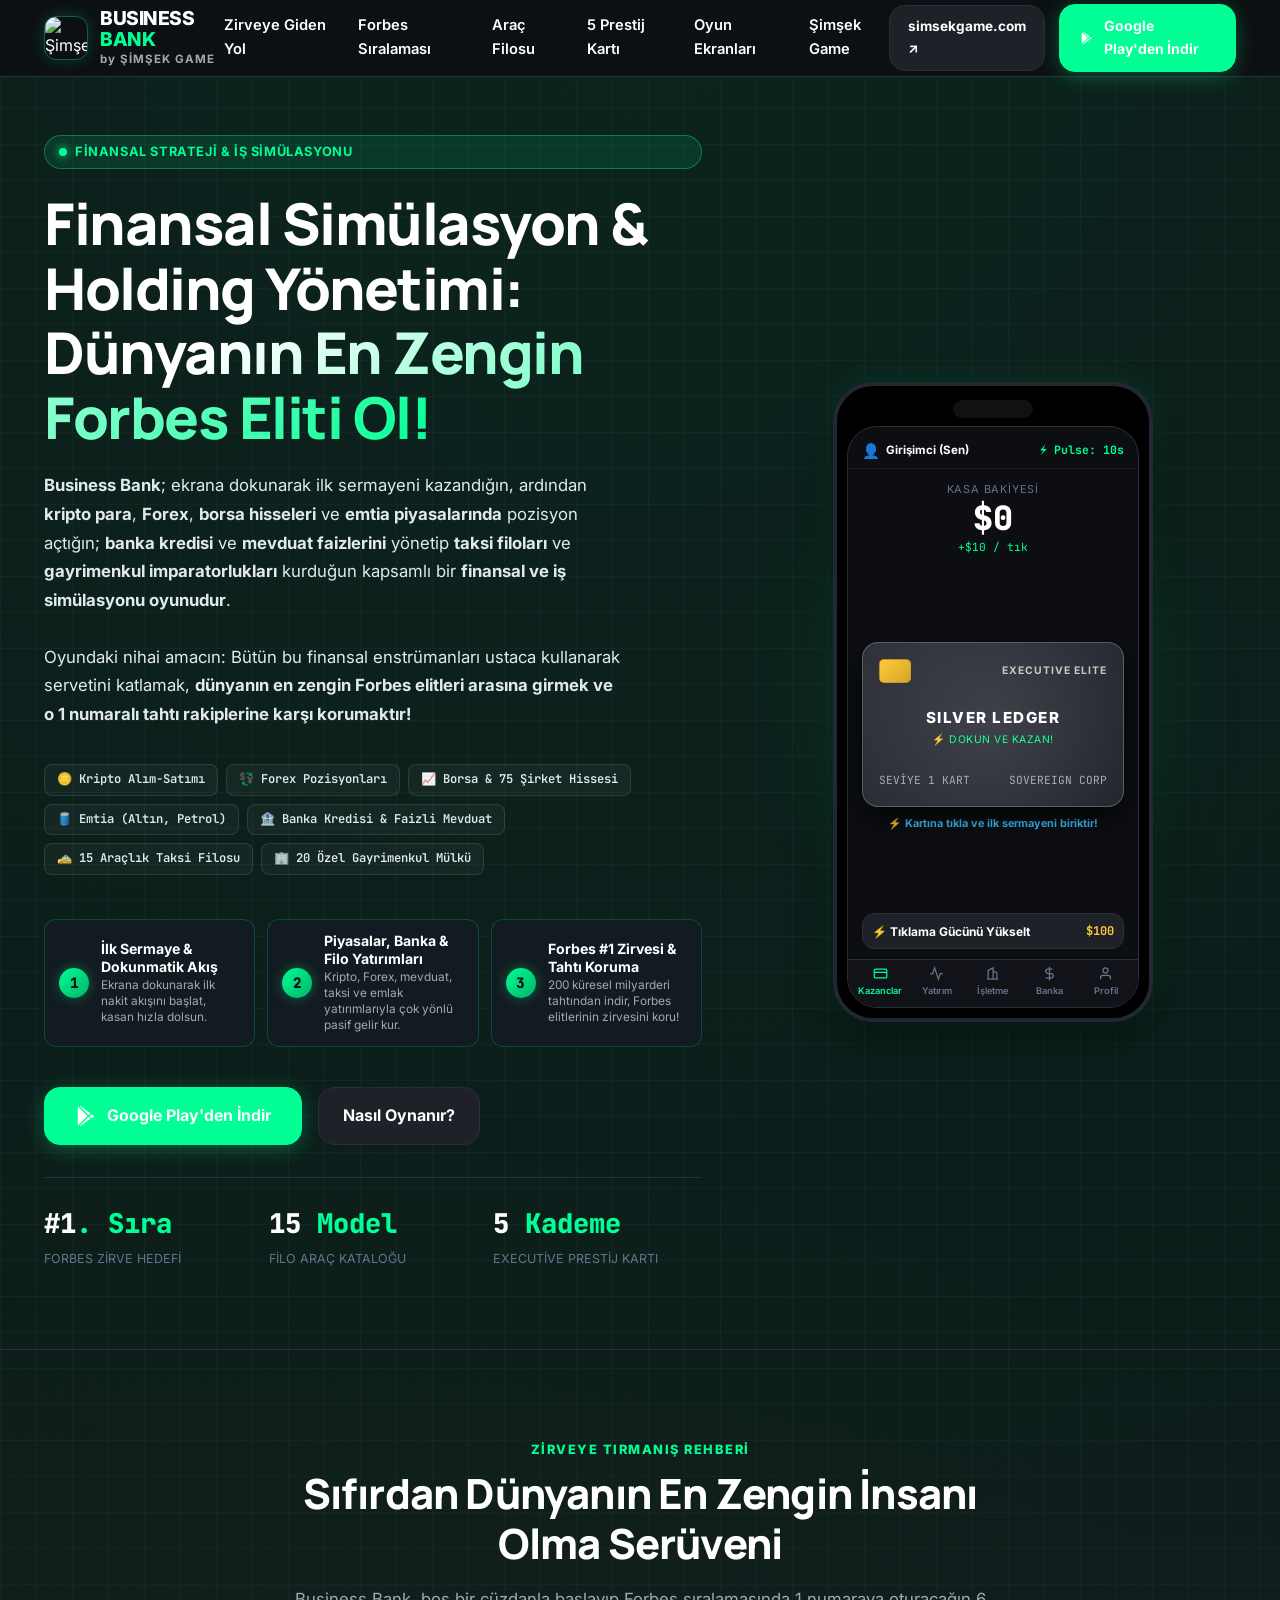
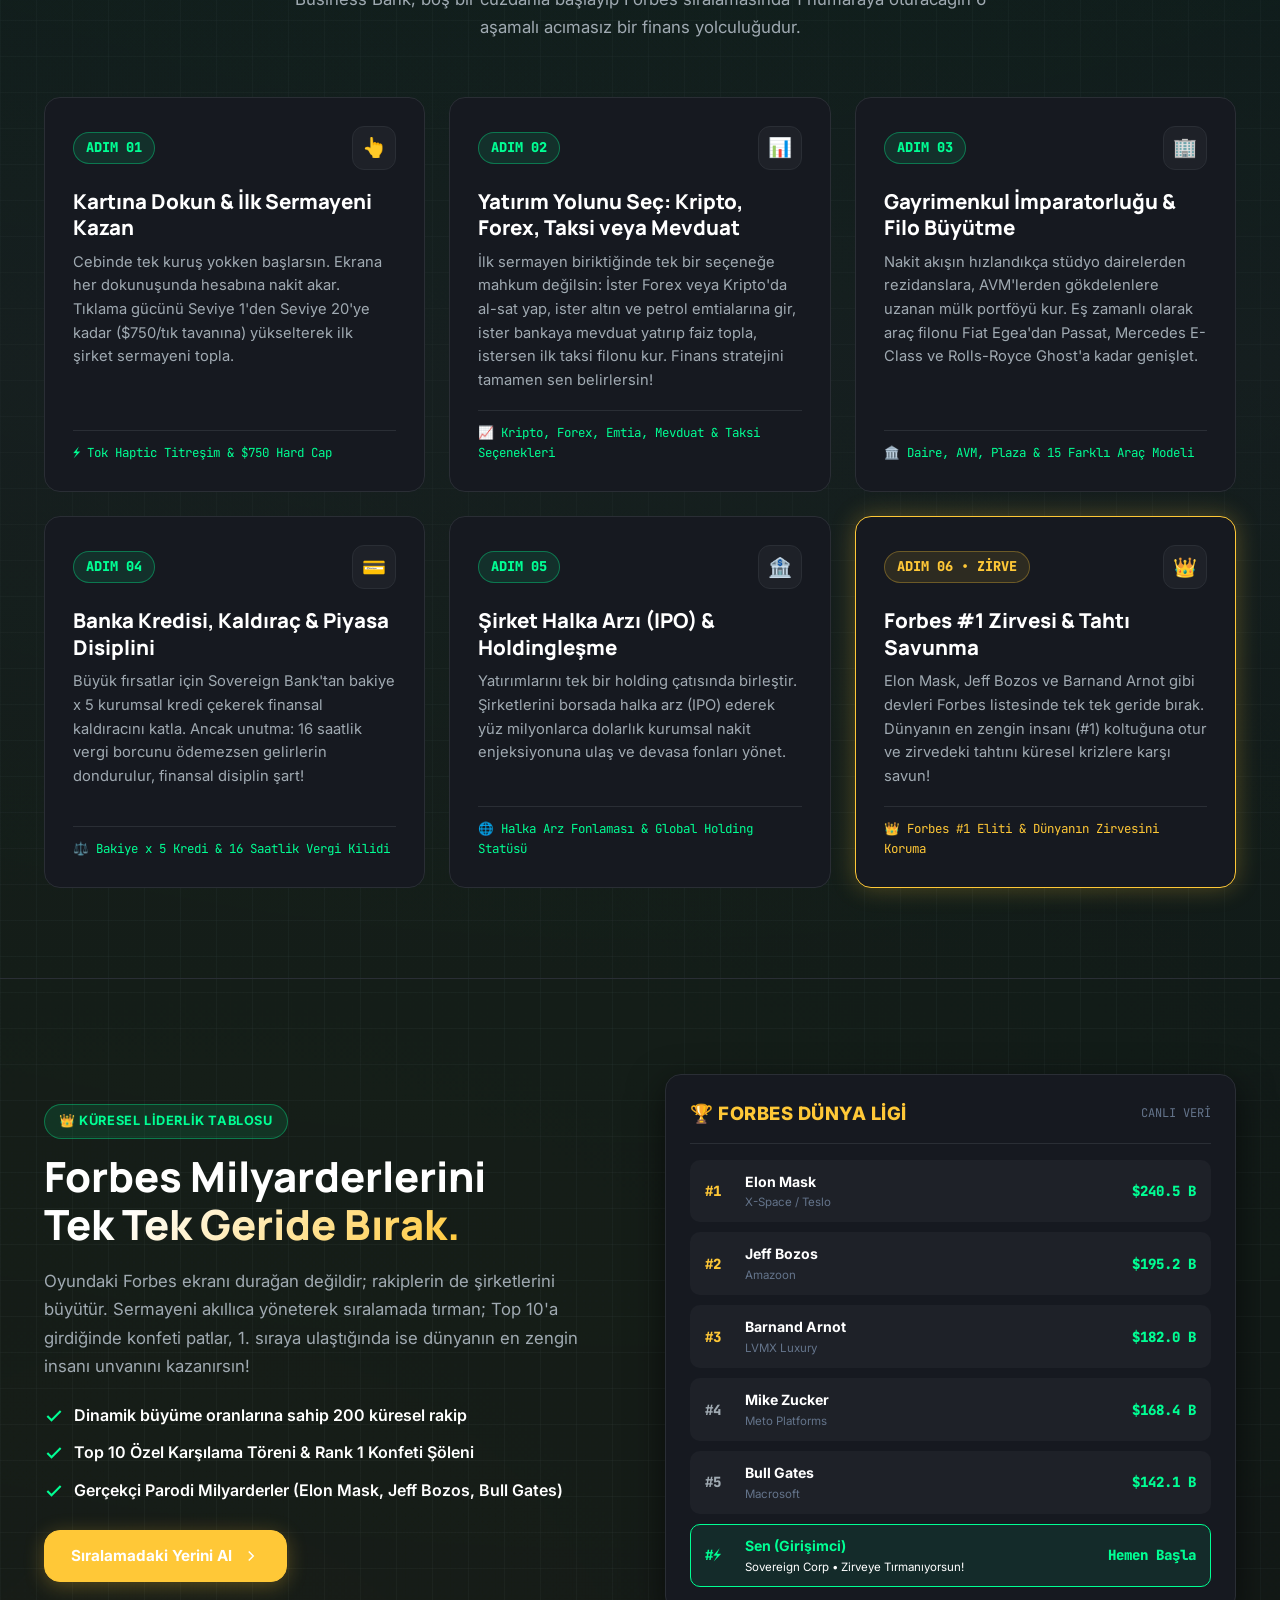
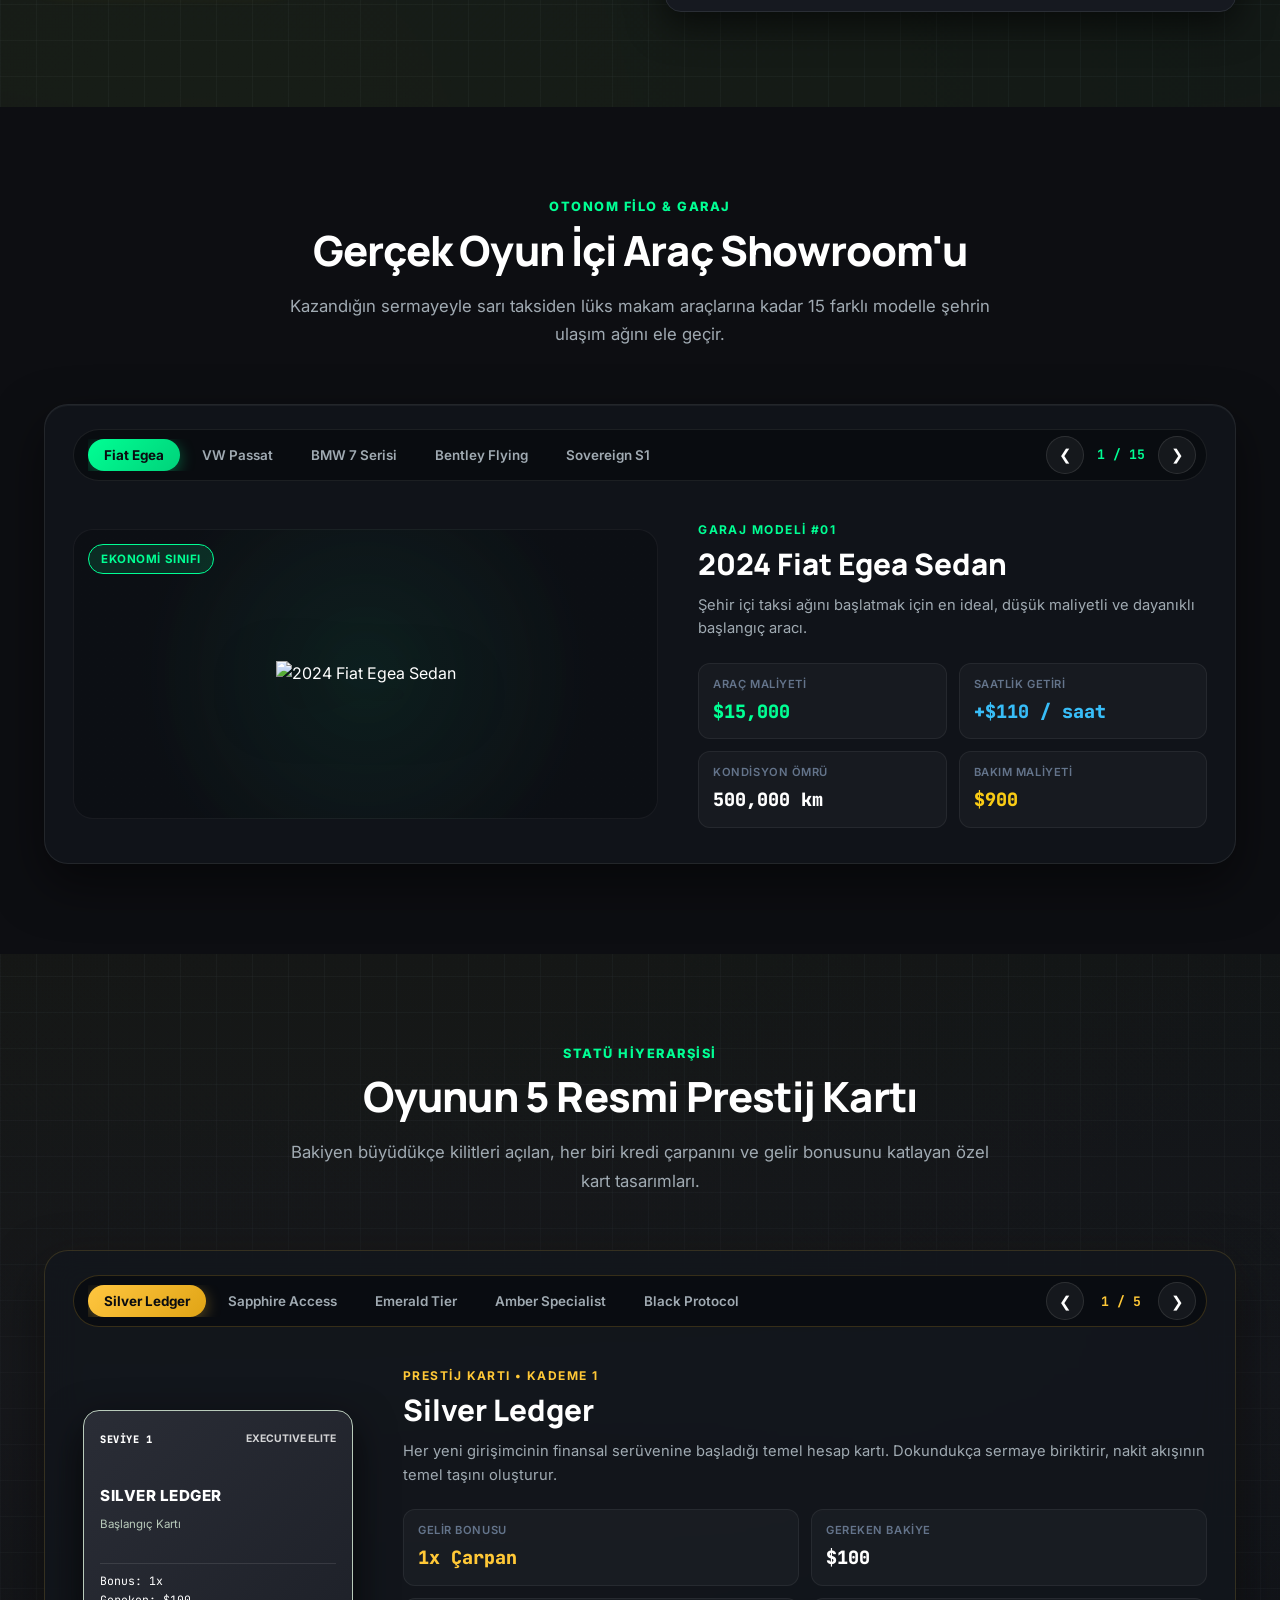
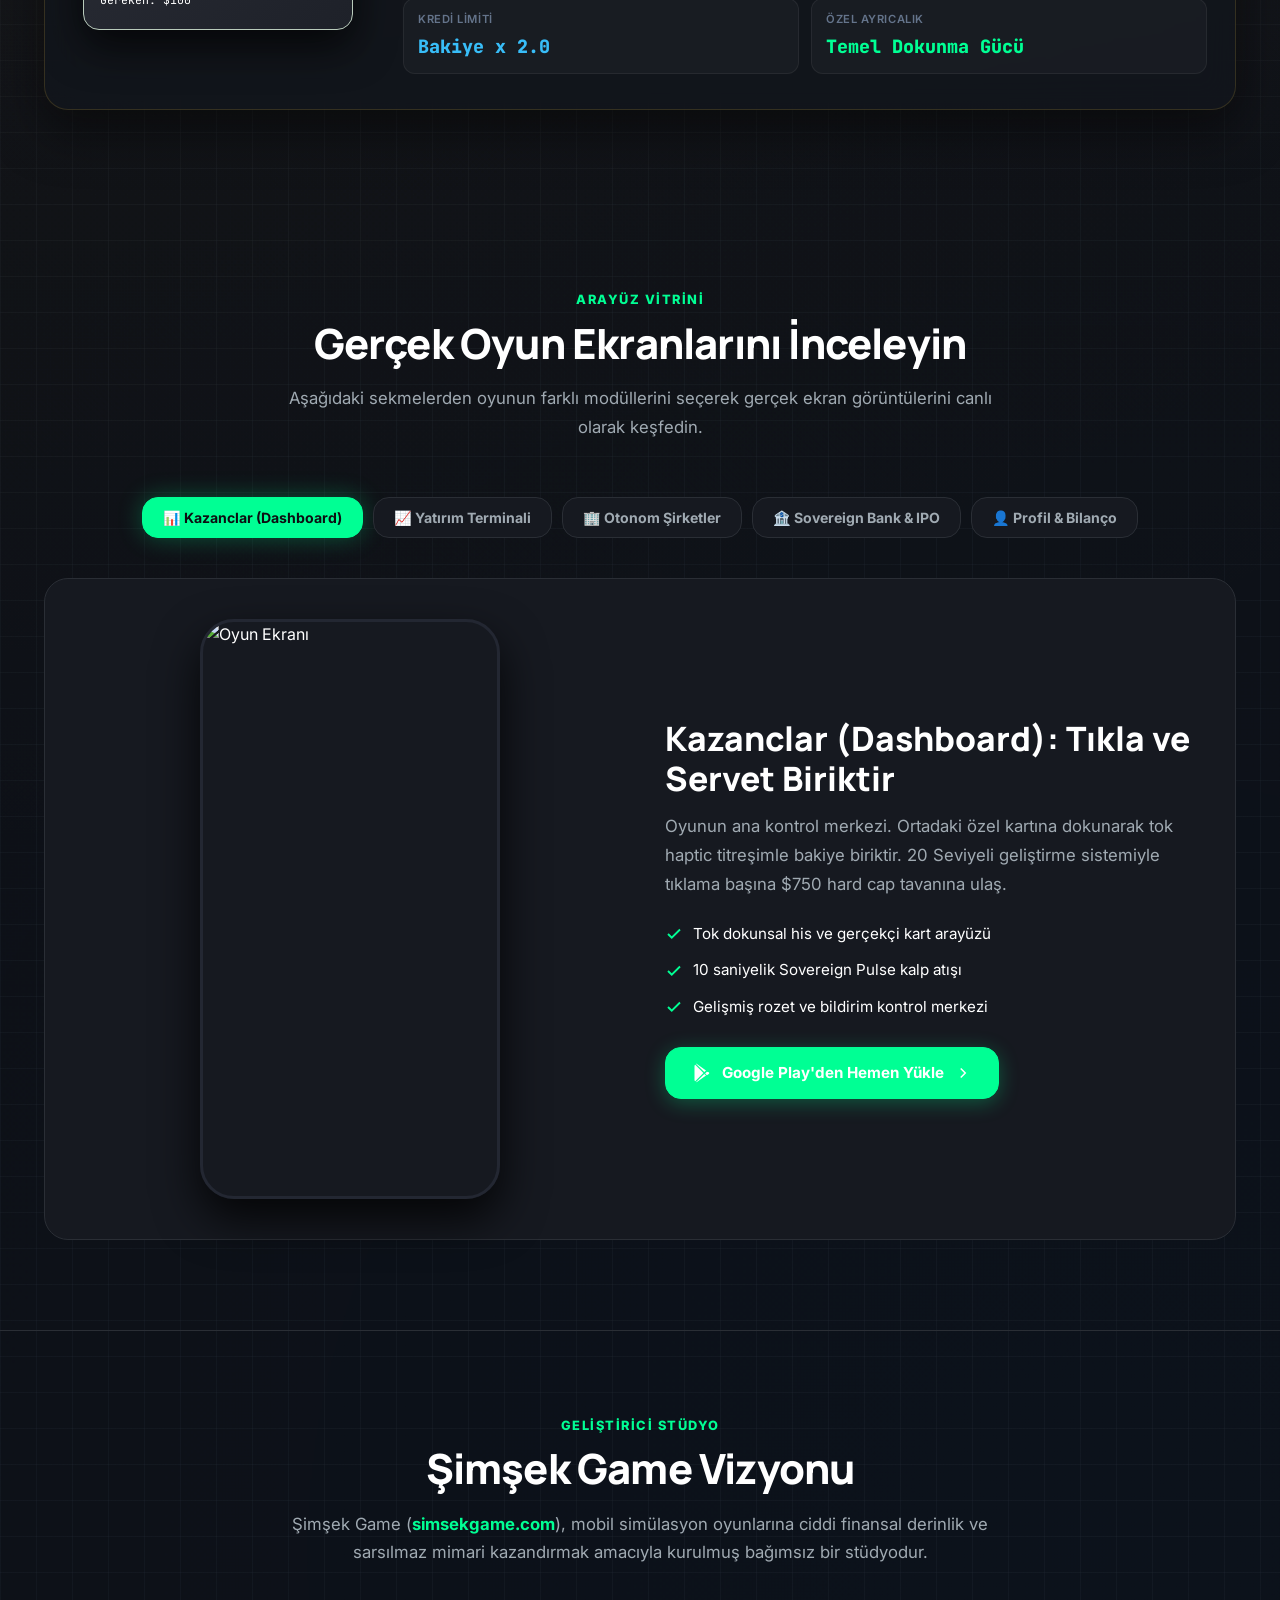
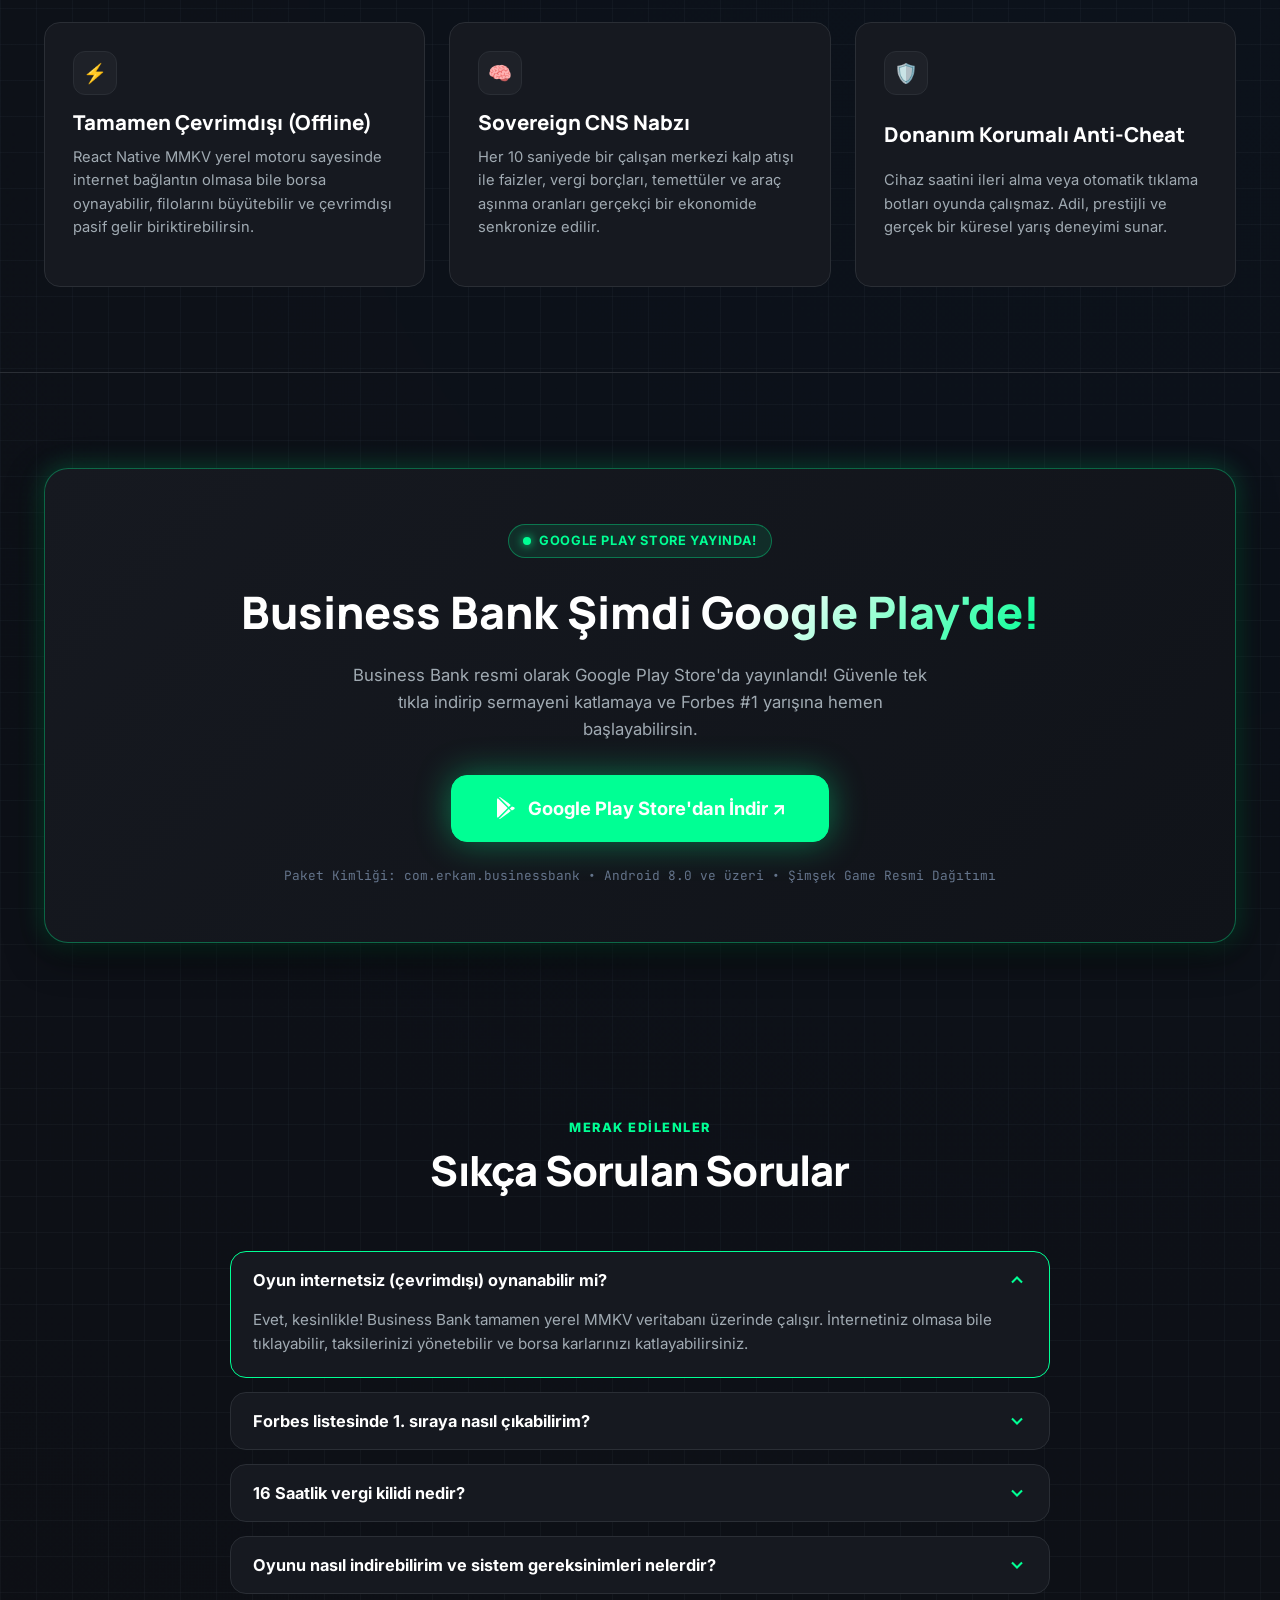
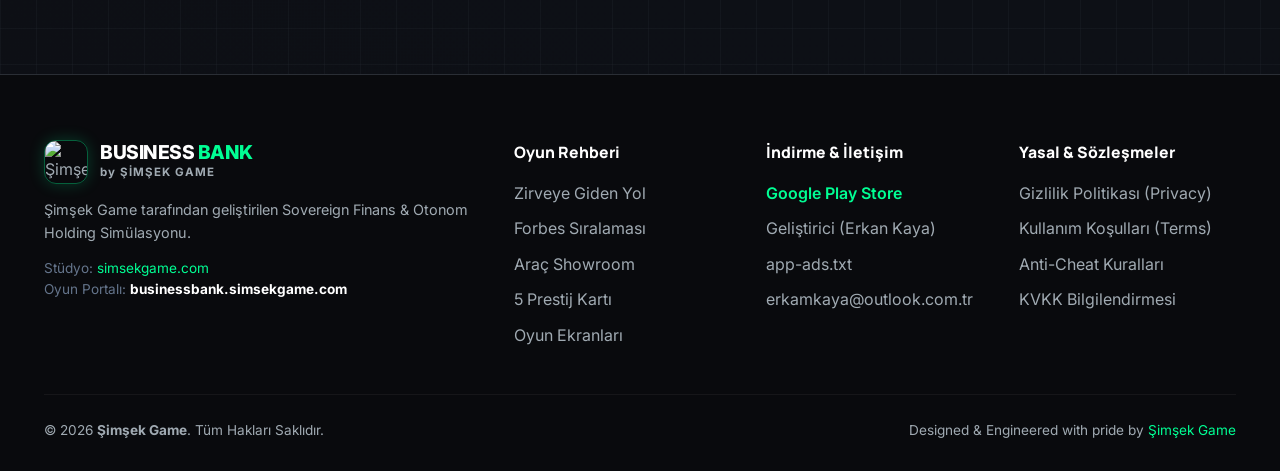
==== commit ac988a56: "feat: transform fleet and vip cards into single-item spotlight showcase widgets with sleek segmented" ====
--- a/index.html
+++ b/index.html
@@ -30,7 +30,7 @@
 
   <!-- Stylesheet -->
   <meta name="format-detection" content="telephone=no, date=no, email=no, address=no">
-  <link rel="stylesheet" href="assets/css/style.css?v=3.1.0">
+  <link rel="stylesheet" href="assets/css/style.css?v=3.2.0">
 </head>
 <body>
 
@@ -484,250 +484,63 @@
   <section class="fleet-section" id="fleet">
     <div class="container">
       <div class="section-head">
-        <div class="section-tag">Otonom Filo & Garaj</div>
+        <div class="section-tag">Otonom Filo &amp; Garaj</div>
         <h2 class="section-title">Gerçek Oyun İçi Araç Showroom'u</h2>
         <p class="section-desc">
           Kazandığın sermayeyle sarı taksiden lüks makam araçlarına kadar 15 farklı modelle şehrin ulaşım ağını ele geçir.
         </p>
       </div>
 
-      <!-- Fleet Category Tabs & Carousel Nav -->
-      <div class="carousel-top-bar">
-        <div class="carousel-tabs" id="fleetTabs">
-          <button class="tab-filter-btn active" data-filter="all">Tüm Modeller (15)</button>
-          <button class="tab-filter-btn" data-filter="ekonomi">Ekonomi (4)</button>
-          <button class="tab-filter-btn" data-filter="isletme">İşletme (4)</button>
-          <button class="tab-filter-btn" data-filter="vip">VIP Sınıfı (4)</button>
-          <button class="tab-filter-btn" data-filter="sovereign">Sovereign &amp; Zirve (3)</button>
-        </div>
-        <div class="carousel-nav-arrows">
-          <button class="carousel-arrow-btn" id="fleetPrevBtn" aria-label="Önceki Araç">❮</button>
-          <button class="carousel-arrow-btn" id="fleetNextBtn" aria-label="Sonraki Araç">❯</button>
-        </div>
-      </div>
-
-      <div class="fleet-carousel-track" id="fleetTrack">
-        <!-- 1. Fiat Egea -->
-        <div class="car-card" data-category="ekonomi">
-          <span class="car-class-badge">Ekonomi Sınıfı</span>
-          <div class="car-img-wrap">
-            <img src="assets/img/cars/egea.png" alt="2024 Fiat Egea Sedan" loading="lazy">
-          </div>
-          <div>
-            <div class="car-name">2024 Fiat Egea Sedan</div>
-            <div class="car-stats-row">
-              <div>Fiyat: <span class="car-cost">$15,000</span></div>
-              <div>Getiri: <span class="car-rent">+$110 / saat</span></div>
-            </div>
-          </div>
-        </div>
-
-        <!-- 2. Megane E-Tech -->
-        <div class="car-card" data-category="ekonomi">
-          <span class="car-class-badge">Ekonomi Sınıfı</span>
-          <div class="car-img-wrap">
-            <img src="assets/img/cars/meganeetech.png" alt="Renault Megane E-Tech" loading="lazy">
-          </div>
-          <div>
-            <div class="car-name">Renault Megane E-Tech</div>
-            <div class="car-stats-row">
-              <div>Fiyat: <span class="car-cost">$22,000</span></div>
-              <div>Getiri: <span class="car-rent">+$180 / saat</span></div>
-            </div>
-          </div>
-        </div>
-
-        <!-- 3. Skoda Superb -->
-        <div class="car-card" data-category="ekonomi">
-          <span class="car-class-badge">Ekonomi Sınıfı</span>
-          <div class="car-img-wrap">
-            <img src="assets/img/cars/superb.png" alt="Skoda Superb" loading="lazy">
-          </div>
-          <div>
-            <div class="car-name">Skoda Superb</div>
-            <div class="car-stats-row">
-              <div>Fiyat: <span class="car-cost">$35,000</span></div>
-              <div>Getiri: <span class="car-rent">+$290 / saat</span></div>
-            </div>
-          </div>
-        </div>
-
-        <!-- 4. Toyota Camry -->
-        <div class="car-card" data-category="ekonomi">
-          <span class="car-class-badge">Ekonomi Sınıfı</span>
-          <div class="car-img-wrap">
-            <img src="assets/img/cars/camry.png" alt="Toyota Camry (Hybrid)" loading="lazy">
-          </div>
-          <div>
-            <div class="car-name">Toyota Camry (Hybrid)</div>
-            <div class="car-stats-row">
-              <div>Fiyat: <span class="car-cost">$42,000</span></div>
-              <div>Getiri: <span class="car-rent">+$360 / saat</span></div>
-            </div>
-          </div>
-        </div>
-
-        <!-- 5. Passat Elegance -->
-        <div class="car-card" data-category="isletme">
-          <span class="car-class-badge">İşletme Sınıfı</span>
-          <div class="car-img-wrap">
-            <img src="assets/img/cars/passatelegance.png" alt="Volkswagen Passat Elegance" loading="lazy">
-          </div>
-          <div>
-            <div class="car-name">VW Passat Elegance</div>
-            <div class="car-stats-row">
-              <div>Fiyat: <span class="car-cost">$65,000</span></div>
-              <div>Getiri: <span class="car-rent">+$550 / saat</span></div>
-            </div>
-          </div>
-        </div>
-
-        <!-- 6. Audi A6 -->
-        <div class="car-card" data-category="isletme">
-          <span class="car-class-badge">İşletme Sınıfı</span>
-          <div class="car-img-wrap">
-            <img src="assets/img/cars/audia6.png" alt="Audi A6" loading="lazy">
-          </div>
-          <div>
-            <div class="car-name">Audi A6</div>
-            <div class="car-stats-row">
-              <div>Fiyat: <span class="car-cost">$85,000</span></div>
-              <div>Getiri: <span class="car-rent">+$780 / saat</span></div>
-            </div>
-          </div>
-        </div>
-
-        <!-- 7. BMW 5 Series -->
-        <div class="car-card" data-category="isletme">
-          <span class="car-class-badge">İşletme Sınıfı</span>
-          <div class="car-img-wrap">
-            <img src="assets/img/cars/bmw5serie.png" alt="BMW 5 Series" loading="lazy">
-          </div>
-          <div>
-            <div class="car-name">BMW 5 Series</div>
-            <div class="car-stats-row">
-              <div>Fiyat: <span class="car-cost">$105,000</span></div>
-              <div>Getiri: <span class="car-rent">+$980 / saat</span></div>
-            </div>
-          </div>
-        </div>
-
-        <!-- 8. Mercedes E-Class -->
-        <div class="car-card" data-category="isletme">
-          <span class="car-class-badge">İşletme Sınıfı</span>
-          <div class="car-img-wrap">
-            <img src="assets/img/cars/eclass.png" alt="Mercedes E-Class" loading="lazy">
-          </div>
-          <div>
-            <div class="car-name">Mercedes E-Class</div>
-            <div class="car-stats-row">
-              <div>Fiyat: <span class="car-cost">$120,000</span></div>
-              <div>Getiri: <span class="car-rent">+$1,150 / saat</span></div>
-            </div>
-          </div>
-        </div>
-
-        <!-- 9. Porsche Panamera -->
-        <div class="car-card" data-category="vip">
-          <span class="car-class-badge">VIP Sınıfı</span>
-          <div class="car-img-wrap">
-            <img src="assets/img/cars/panamera.png" alt="Porsche Panamera" loading="lazy">
-          </div>
-          <div>
-            <div class="car-name">Porsche Panamera</div>
-            <div class="car-stats-row">
-              <div>Fiyat: <span class="car-cost">$210,000</span></div>
-              <div>Getiri: <span class="car-rent">+$2,200 / saat</span></div>
-            </div>
-          </div>
-        </div>
-
-        <!-- 10. BMW 7 Series -->
-        <div class="car-card" data-category="vip">
-          <span class="car-class-badge">VIP Sınıfı</span>
-          <div class="car-img-wrap">
-            <img src="assets/img/cars/bmw7serie.png" alt="BMW 7 Series" loading="lazy">
-          </div>
-          <div>
-            <div class="car-name">BMW 7 Series</div>
-            <div class="car-stats-row">
-              <div>Fiyat: <span class="car-cost">$250,000</span></div>
-              <div>Getiri: <span class="car-rent">+$2,800 / saat</span></div>
-            </div>
-          </div>
-        </div>
-
-        <!-- 11. Mercedes S-Class -->
-        <div class="car-card" data-category="vip">
-          <span class="car-class-badge">VIP Sınıfı</span>
-          <div class="car-img-wrap">
-            <img src="assets/img/cars/sclass.png" alt="Mercedes S-Class" loading="lazy">
-          </div>
-          <div>
-            <div class="car-name">Mercedes S-Class</div>
-            <div class="car-stats-row">
-              <div>Fiyat: <span class="car-cost">$280,000</span></div>
-              <div>Getiri: <span class="car-rent">+$3,200 / saat</span></div>
-            </div>
-          </div>
-        </div>
-
-        <!-- 12. Range Rover Autobiography -->
-        <div class="car-card" data-category="vip">
-          <span class="car-class-badge">VIP Sınıfı</span>
-          <div class="car-img-wrap">
-            <img src="assets/img/cars/ranegroverautobiography.png" alt="Range Rover Autobiography" loading="lazy">
-          </div>
-          <div>
-            <div class="car-name">Range Rover Autobiography</div>
-            <div class="car-stats-row">
-              <div>Fiyat: <span class="car-cost">$320,000</span></div>
-              <div>Getiri: <span class="car-rent">+$3,800 / saat</span></div>
-            </div>
-          </div>
-        </div>
-
-        <!-- 13. Bentley Flying Spur -->
-        <div class="car-card" data-category="sovereign">
-          <span class="car-class-badge" style="border-color: var(--gold-bright); color: var(--gold-bright);">Sovereign Sınıfı</span>
-          <div class="car-img-wrap">
-            <img src="assets/img/cars/bentleyflying.png" alt="Bentley Flying Spur" loading="lazy">
-          </div>
-          <div>
-            <div class="car-name">Bentley Flying Spur</div>
-            <div class="car-stats-row">
-              <div>Fiyat: <span class="car-cost">$650,000</span></div>
-              <div>Getiri: <span class="car-rent">+$8,500 / saat</span></div>
-            </div>
-          </div>
-        </div>
-
-        <!-- 14. Rolls Royce Ghost -->
-        <div class="car-card" data-category="sovereign">
-          <span class="car-class-badge" style="border-color: var(--gold-bright); color: var(--gold-bright);">Sovereign Sınıfı</span>
-          <div class="car-img-wrap">
-            <img src="assets/img/cars/rolsroyceghost.png" alt="Rolls Royce Ghost" loading="lazy">
-          </div>
-          <div>
-            <div class="car-name">Rolls Royce Ghost</div>
-            <div class="car-stats-row">
-              <div>Fiyat: <span class="car-cost">$900,000</span></div>
-              <div>Getiri: <span class="car-rent">+$12,500 / saat</span></div>
-            </div>
-          </div>
-        </div>
-
-        <!-- 15. Sovereign S1 (Custom) -->
-        <div class="car-card" data-category="sovereign" style="border-color: var(--primary-neon);">
-          <span class="car-class-badge" style="border-color: var(--primary-neon); color: var(--primary-neon);">Zirve Özel</span>
-          <div class="car-img-wrap">
-            <img src="assets/img/cars/executive_s1.png" alt="Sovereign S1 Custom" loading="lazy">
-          </div>
-          <div>
-            <div class="car-name">Sovereign S1 (Custom)</div>
-            <div class="car-stats-row">
-              <div>Fiyat: <span class="car-cost">$1,500,000</span></div>
-              <div>Getiri: <span class="car-rent">+$22,000 / saat</span></div>
+      <!-- Sleek Glassmorphic Showcase Widget (Single Featured Car View) -->
+      <div class="showcase-hub-widget">
+        <!-- Widget Top Controls -->
+        <div class="widget-header-bar">
+          <div class="widget-pill-tabs" id="fleetTabs">
+            <button class="widget-tab active" data-index="0">Fiat Egea</button>
+            <button class="widget-tab" data-index="4">VW Passat</button>
+            <button class="widget-tab" data-index="9">BMW 7 Serisi</button>
+            <button class="widget-tab" data-index="12">Bentley Flying</button>
+            <button class="widget-tab" data-index="14">Sovereign S1</button>
+          </div>
+
+          <div class="widget-actions">
+            <button class="widget-nav-arrow" id="fleetPrevBtn" aria-label="Önceki Model">❮</button>
+            <span class="widget-counter" id="fleetCounter">1 / 15</span>
+            <button class="widget-nav-arrow" id="fleetNextBtn" aria-label="Sonraki Model">❯</button>
+          </div>
+        </div>
+
+        <!-- Single Active Vehicle Spotlight -->
+        <div class="spotlight-card" id="carSpotlight">
+          <div class="spotlight-visual-wrap">
+            <span class="spotlight-badge" id="carClassBadge">Ekonomi Sınıfı</span>
+            <img src="assets/img/cars/egea.png" alt="2024 Fiat Egea Sedan" id="carImg" class="spotlight-img">
+          </div>
+
+          <div class="spotlight-details">
+            <div class="spotlight-sub-id" id="carSubId">GARAJ MODELİ #01</div>
+            <h3 class="spotlight-title" id="carName">2024 Fiat Egea Sedan</h3>
+            <p class="spotlight-desc" id="carDesc">
+              Şehir içi taksi ağını başlatmak için en ideal, düşük maliyetli ve dayanıklı başlangıç aracı.
+            </p>
+
+            <div class="spotlight-stats-grid">
+              <div class="spotlight-stat-box">
+                <span class="s-label">Araç Maliyeti</span>
+                <span class="s-value neon" id="carCost">$15,000</span>
+              </div>
+              <div class="spotlight-stat-box">
+                <span class="s-label">Saatlik Getiri</span>
+                <span class="s-value cyan" id="carRent">+$110 / saat</span>
+              </div>
+              <div class="spotlight-stat-box">
+                <span class="s-label">Kondisyon Ömrü</span>
+                <span class="s-value" id="carKm">500,000 km</span>
+              </div>
+              <div class="spotlight-stat-box">
+                <span class="s-label">Bakım Maliyeti</span>
+                <span class="s-value yellow" id="carMaint">$900</span>
+              </div>
             </div>
           </div>
         </div>
@@ -746,103 +559,76 @@
         </p>
       </div>
 
-      <!-- VIP Cards Category Tabs & Carousel Nav -->
-      <div class="carousel-top-bar">
-        <div class="carousel-tabs" id="vipTabs">
-          <button class="tab-filter-btn gold active" data-filter="all">Tüm Kartlar (5)</button>
-          <button class="tab-filter-btn gold" data-filter="level-1">Seviye 1 (Silver)</button>
-          <button class="tab-filter-btn gold" data-filter="level-2">Seviye 2 (Sapphire)</button>
-          <button class="tab-filter-btn gold" data-filter="level-3">Seviye 3 (Emerald)</button>
-          <button class="tab-filter-btn gold" data-filter="level-4">Seviye 4 (Amber)</button>
-          <button class="tab-filter-btn gold" data-filter="level-5">Seviye 5 (Black)</button>
-        </div>
-        <div class="carousel-nav-arrows">
-          <button class="carousel-arrow-btn gold" id="vipPrevBtn" aria-label="Önceki Kart">❮</button>
-          <button class="carousel-arrow-btn gold" id="vipNextBtn" aria-label="Sonraki Kart">❯</button>
-        </div>
-      </div>
-
-      <div class="vip-carousel-track" id="vipTrack">
-        <!-- Level 1 -->
-        <div class="ingame-card-item card-level-1" data-tier="level-1">
-          <div class="ic-top">
-            <span class="ic-level">SEVİYE 1</span>
-            <span class="ic-tier-badge">EXECUTIVE ELITE</span>
-          </div>
-          <div>
-            <div class="ic-name">SILVER LEDGER</div>
-            <div style="font-size: 0.72rem; color: #B9CBBB;">Başlangıç Kartı</div>
-          </div>
-          <div class="ic-bottom">
-            <div>Bonus: 1x</div>
-            <div>Gereken: $100</div>
-          </div>
-        </div>
-
-        <!-- Level 2 -->
-        <div class="ingame-card-item card-level-2" data-tier="level-2">
-          <div class="ic-top">
-            <span class="ic-level">SEVİYE 2</span>
-            <span class="ic-tier-badge">DIAMOND PRIVILEGE</span>
-          </div>
-          <div>
-            <div class="ic-name">SAPPHIRE ACCESS</div>
-            <div style="font-size: 0.72rem; color: #38bdf8;">Safir Kristal</div>
-          </div>
-          <div class="ic-bottom">
-            <div>Bonus: 2x</div>
-            <div>Gereken: $500</div>
-          </div>
-        </div>
-
-        <!-- Level 3 -->
-        <div class="ingame-card-item card-level-3" data-tier="level-3">
-          <div class="ic-top">
-            <span class="ic-level">SEVİYE 3</span>
-            <span class="ic-tier-badge">LEAF SOVEREIGN</span>
-          </div>
-          <div>
-            <div class="ic-name">EMERALD TIER</div>
-            <div style="font-size: 0.72rem; color: #00E383;">Zümrüt Yeşili</div>
-          </div>
-          <div class="ic-bottom">
-            <div>Bonus: 4x</div>
-            <div>Gereken: $2,500</div>
-          </div>
-        </div>
-
-        <!-- Level 4 -->
-        <div class="ingame-card-item card-level-4" data-tier="level-4">
-          <div class="ic-top">
-            <span class="ic-level">SEVİYE 4</span>
-            <span class="ic-tier-badge">LION STEWARD</span>
-          </div>
-          <div>
-            <div class="ic-name">AMBER SPECIALIST</div>
-            <div style="font-size: 0.72rem; color: #FFC640;">24K Altın Aslan</div>
-          </div>
-          <div class="ic-bottom">
-            <div>Bonus: 8x</div>
-            <div>Gereken: $10,000</div>
-          </div>
-        </div>
-
-        <!-- Level 5 -->
-        <div class="ingame-card-item card-level-5" data-tier="level-5">
-          <div class="ic-top">
-            <span class="ic-level" style="color: var(--primary-neon);">SEVİYE 5 • ZİRVE</span>
-            <span class="ic-tier-badge" style="color: var(--primary-neon);">SOVEREIGN BLACK</span>
-          </div>
-          <div>
-            <div class="ic-name" style="color: var(--primary-neon);">BLACK PROTOCOL</div>
-            <div style="font-size: 0.72rem; color: #fff;">Dünyanın Patronu</div>
-          </div>
-          <div class="ic-bottom" style="color: var(--primary-neon);">
-            <div>Bonus: 16x + IPO</div>
-            <div>Gereken: $50,000</div>
-          </div>
-        </div>
-      </div>
+      <!-- Sleek Glassmorphic Showcase Widget (Single Featured VIP Card View) -->
+      <div class="showcase-hub-widget gold-theme">
+        <!-- Widget Top Controls -->
+        <div class="widget-header-bar gold">
+          <div class="widget-pill-tabs gold" id="vipTabs">
+            <button class="widget-tab gold active" data-index="0">Silver Ledger</button>
+            <button class="widget-tab gold" data-index="1">Sapphire Access</button>
+            <button class="widget-tab gold" data-index="2">Emerald Tier</button>
+            <button class="widget-tab gold" data-index="3">Amber Specialist</button>
+            <button class="widget-tab gold" data-index="4">Black Protocol</button>
+          </div>
+
+          <div class="widget-actions gold">
+            <button class="widget-nav-arrow gold" id="vipPrevBtn" aria-label="Önceki Kart">❮</button>
+            <span class="widget-counter gold" id="vipCounter">1 / 5</span>
+            <button class="widget-nav-arrow gold" id="vipNextBtn" aria-label="Sonraki Kart">❯</button>
+          </div>
+        </div>
+
+        <!-- Single Active VIP Card Spotlight -->
+        <div class="vip-spotlight-card" id="vipSpotlight">
+          <!-- Physical In-Game Card Preview (Left) -->
+          <div class="vip-card-visual-col">
+            <div class="ingame-card-item card-level-1" id="vipCardPreview">
+              <div class="ic-top">
+                <span class="ic-level" id="vcLevel">SEVİYE 1</span>
+                <span class="ic-tier-badge" id="vcBadge">EXECUTIVE ELITE</span>
+              </div>
+              <div>
+                <div class="ic-name" id="vcName">SILVER LEDGER</div>
+                <div id="vcSub" style="font-size: 0.72rem; color: #B9CBBB;">Başlangıç Kartı</div>
+              </div>
+              <div class="ic-bottom">
+                <div id="vcBottomLeft">Bonus: 1x</div>
+                <div id="vcBottomRight">Gereken: $100</div>
+              </div>
+            </div>
+          </div>
+
+          <!-- Card Details & Lore (Right) -->
+          <div class="spotlight-details">
+            <div class="spotlight-sub-id gold" id="vipTierTag">PRESTİJ KARTI • KADEME 1</div>
+            <h3 class="spotlight-title gold" id="vipTitle">Silver Ledger</h3>
+            <p class="spotlight-desc" id="vipDesc">
+              Her yeni girişimcinin finansal serüvenine başladığı temel hesap kartı. Dokundukça sermaye biriktirir, nakit akışının temel taşını oluşturur.
+            </p>
+
+            <div class="spotlight-stats-grid">
+              <div class="spotlight-stat-box">
+                <span class="s-label">Gelir Bonusu</span>
+                <span class="s-value gold" id="vipBonus">1x Çarpan</span>
+              </div>
+              <div class="spotlight-stat-box">
+                <span class="s-label">Gereken Bakiye</span>
+                <span class="s-value" id="vipReq">$100</span>
+              </div>
+              <div class="spotlight-stat-box">
+                <span class="s-label">Kredi Limiti</span>
+                <span class="s-value cyan" id="vipCredit">Bakiye x 2.0</span>
+              </div>
+              <div class="spotlight-stat-box">
+                <span class="s-label">Özel Ayrıcalık</span>
+                <span class="s-value neon" id="vipPerk">Temel Dokunma Gücü</span>
+              </div>
+            </div>
+          </div>
+        </div>
+      </div>
+    </div>
+  </section>
     </div>
   </section>
 
@@ -1088,6 +874,6 @@
   </footer>
 
   <!-- Scripts -->
-  <script src="assets/js/main.js"></script>
+  <script src="assets/js/main.js?v=3.2.0"></script>
 </body>
 </html>
--- a/assets/css/style.css
+++ b/assets/css/style.css
@@ -1012,132 +1012,326 @@
   flex-wrap: wrap;
 }
 
-.tab-filter-btn {
-  background: var(--bg-card);
-  border: 1px solid var(--outline-game);
+/* ================= SHOWCASE HUB WIDGET (SINGLE FEATURED SPOTLIGHT) ================= */
+.showcase-hub-widget {
+  background: rgba(18, 22, 28, 0.75);
+  border: 1px solid rgba(255, 255, 255, 0.08);
+  border-radius: 24px;
+  padding: 24px 28px;
+  box-shadow: 0 20px 50px rgba(0, 0, 0, 0.5), inset 0 1px 0 rgba(255, 255, 255, 0.05);
+  backdrop-filter: blur(16px);
+  position: relative;
+  overflow: hidden;
+}
+
+.showcase-hub-widget.gold-theme {
+  border-color: rgba(255, 198, 64, 0.15);
+  box-shadow: 0 20px 50px rgba(0, 0, 0, 0.5), 0 0 40px rgba(255, 198, 64, 0.03);
+}
+
+.widget-header-bar {
+  display: flex;
+  justify-content: space-between;
+  align-items: center;
+  gap: 16px;
+  background: rgba(10, 12, 16, 0.85);
+  border: 1px solid rgba(255, 255, 255, 0.08);
+  border-radius: 50px;
+  padding: 6px 10px 6px 14px;
+  margin-bottom: 28px;
+}
+
+.widget-header-bar.gold {
+  border-color: rgba(255, 198, 64, 0.18);
+}
+
+.widget-pill-tabs {
+  display: flex;
+  align-items: center;
+  gap: 6px;
+  overflow-x: auto;
+  scrollbar-width: none;
+  -webkit-overflow-scrolling: touch;
+}
+
+.widget-pill-tabs::-webkit-scrollbar {
+  display: none;
+}
+
+.widget-tab {
+  background: transparent;
+  border: none;
   color: var(--text-muted);
-  font-family: var(--font-mono);
-  font-size: 0.8rem;
-  font-weight: 700;
+  font-family: var(--font-body);
+  font-size: 0.84rem;
+  font-weight: 600;
   padding: 8px 16px;
-  border-radius: 20px;
+  border-radius: 30px;
   cursor: pointer;
+  white-space: nowrap;
+  transition: all 0.22s ease;
+  user-select: none;
+}
+
+.widget-tab:hover {
+  color: #fff;
+  background: rgba(255, 255, 255, 0.06);
+}
+
+.widget-tab.active {
+  background: linear-gradient(135deg, #00FF94, #00D27A);
+  color: #0A0C10;
+  font-weight: 700;
+  box-shadow: 0 4px 15px rgba(0, 255, 148, 0.35);
+}
+
+.widget-tab.gold.active {
+  background: linear-gradient(135deg, #FFC640, #E0A415);
+  color: #0A0C10;
+  font-weight: 700;
+  box-shadow: 0 4px 15px rgba(255, 198, 64, 0.35);
+}
+
+.widget-actions {
+  display: flex;
+  align-items: center;
+  gap: 8px;
+  flex-shrink: 0;
+}
+
+.widget-nav-arrow {
+  width: 38px;
+  height: 38px;
+  border-radius: 50%;
+  background: rgba(255, 255, 255, 0.05);
+  border: 1px solid rgba(255, 255, 255, 0.1);
+  color: #fff;
+  font-size: 0.95rem;
+  cursor: pointer;
+  display: flex;
+  align-items: center;
+  justify-content: center;
   transition: all 0.2s ease;
-}
-
-.tab-filter-btn:hover {
-  border-color: rgba(255, 255, 255, 0.3);
-  color: #FFF;
-}
-
-.tab-filter-btn.active {
+  user-select: none;
+}
+
+.widget-nav-arrow:hover {
   background: var(--primary-neon);
   color: #0A0C10;
   border-color: var(--primary-neon);
-  box-shadow: 0 0 15px rgba(0, 255, 148, 0.4);
-}
-
-.tab-filter-btn.gold.active {
-  background: var(--gold-bright);
-  border-color: var(--gold-bright);
-  box-shadow: 0 0 15px rgba(255, 198, 64, 0.4);
-}
-
-.carousel-nav-arrows {
-  display: flex;
-  gap: 10px;
-}
-
-.carousel-arrow-btn {
-  width: 42px;
-  height: 42px;
-  border-radius: 50%;
-  background: var(--bg-card);
-  border: 1px solid var(--outline-game);
-  color: #FFF;
-  font-size: 1.1rem;
-  display: flex;
-  align-items: center;
-  justify-content: center;
-  cursor: pointer;
-  transition: all 0.2s ease;
-  user-select: none;
-}
-
-.carousel-arrow-btn:hover {
-  background: var(--primary-neon);
-  color: #0A0C10;
-  border-color: var(--primary-neon);
-  box-shadow: 0 0 15px rgba(0, 255, 148, 0.4);
-}
-
-.carousel-arrow-btn.gold:hover {
+  box-shadow: 0 0 14px rgba(0, 255, 148, 0.4);
+}
+
+.widget-nav-arrow.gold:hover {
   background: var(--gold-bright);
   color: #0A0C10;
   border-color: var(--gold-bright);
-  box-shadow: 0 0 15px rgba(255, 198, 64, 0.4);
-}
-
-/* Horizontal Scroll Slider Track */
-.fleet-carousel-track, .vip-carousel-track {
-  display: flex;
-  gap: 20px;
-  overflow-x: auto;
-  scroll-snap-type: x mandatory;
-  scroll-behavior: smooth;
-  padding: 10px 4px 24px;
-  -webkit-overflow-scrolling: touch;
-  scrollbar-width: thin;
-  scrollbar-color: var(--primary-neon) var(--bg-card);
-}
-
-.vip-carousel-track {
-  scrollbar-color: var(--gold-bright) var(--bg-card);
-}
-
-.fleet-carousel-track::-webkit-scrollbar, .vip-carousel-track::-webkit-scrollbar {
-  height: 6px;
-}
-
-.fleet-carousel-track::-webkit-scrollbar-track, .vip-carousel-track::-webkit-scrollbar-track {
-  background: var(--bg-card);
-  border-radius: 3px;
-}
-
-.fleet-carousel-track::-webkit-scrollbar-thumb {
-  background: var(--primary-neon);
-  border-radius: 3px;
-}
-
-.vip-carousel-track::-webkit-scrollbar-thumb {
-  background: var(--gold-bright);
-  border-radius: 3px;
-}
-
-.fleet-carousel-track .car-card {
-  flex: 0 0 310px;
-  scroll-snap-align: start;
-}
-
-.fleet-carousel-track .car-card.hidden {
-  display: none;
-}
-
-.vip-carousel-track .ingame-card-item {
-  flex: 0 0 250px;
-  scroll-snap-align: start;
-}
-
-.vip-carousel-track .ingame-card-item.hidden {
-  display: none;
-}
-
-@media (max-width: 600px) {
-  .fleet-carousel-track .car-card {
-    flex: 0 0 260px;
-  }
-  .vip-carousel-track .ingame-card-item {
-    flex: 0 0 230px;
+  box-shadow: 0 0 14px rgba(255, 198, 64, 0.4);
+}
+
+.widget-counter {
+  font-size: 0.82rem;
+  font-weight: 700;
+  color: var(--primary-neon);
+  font-family: var(--font-mono);
+  min-width: 58px;
+  text-align: center;
+  user-select: none;
+}
+
+.widget-counter.gold {
+  color: var(--gold-bright);
+}
+
+/* Single Featured Car Spotlight */
+.spotlight-card {
+  display: grid;
+  grid-template-columns: 1.15fr 1fr;
+  align-items: center;
+  gap: 40px;
+  min-height: 330px;
+}
+
+.spotlight-visual-wrap {
+  position: relative;
+  display: flex;
+  align-items: center;
+  justify-content: center;
+  min-height: 290px;
+  background: radial-gradient(circle, rgba(0, 255, 148, 0.06) 0%, rgba(10, 12, 16, 0.5) 70%);
+  border-radius: 20px;
+  border: 1px solid rgba(255, 255, 255, 0.05);
+  padding: 24px;
+}
+
+.spotlight-badge {
+  position: absolute;
+  top: 14px;
+  left: 14px;
+  padding: 5px 12px;
+  border-radius: 20px;
+  font-size: 0.72rem;
+  font-weight: 700;
+  background: rgba(0, 255, 148, 0.12);
+  border: 1px solid var(--primary-neon);
+  color: var(--primary-neon);
+  text-transform: uppercase;
+  letter-spacing: 0.05em;
+  z-index: 2;
+}
+
+.spotlight-img {
+  max-width: 100%;
+  max-height: 240px;
+  object-fit: contain;
+  filter: drop-shadow(0 20px 30px rgba(0, 0, 0, 0.8));
+  transition: opacity 0.22s ease, transform 0.22s ease;
+  z-index: 1;
+}
+
+.spotlight-details {
+  display: flex;
+  flex-direction: column;
+}
+
+.spotlight-sub-id {
+  font-size: 0.75rem;
+  font-weight: 700;
+  letter-spacing: 0.12em;
+  color: var(--primary-neon);
+  margin-bottom: 6px;
+  text-transform: uppercase;
+}
+
+.spotlight-sub-id.gold {
+  color: var(--gold-bright);
+}
+
+.spotlight-title {
+  font-size: 1.85rem;
+  font-weight: 800;
+  color: #fff;
+  margin-bottom: 12px;
+  line-height: 1.25;
+}
+
+.spotlight-title.gold {
+  color: #fff;
+}
+
+.spotlight-desc {
+  font-size: 0.92rem;
+  line-height: 1.6;
+  color: var(--text-muted);
+  margin-bottom: 22px;
+}
+
+.spotlight-stats-grid {
+  display: grid;
+  grid-template-columns: repeat(2, 1fr);
+  gap: 12px;
+}
+
+.spotlight-stat-box {
+  background: rgba(255, 255, 255, 0.03);
+  border: 1px solid rgba(255, 255, 255, 0.06);
+  border-radius: 12px;
+  padding: 12px 14px;
+  display: flex;
+  flex-direction: column;
+  gap: 3px;
+}
+
+.s-label {
+  font-size: 0.7rem;
+  color: var(--text-subtle);
+  text-transform: uppercase;
+  letter-spacing: 0.05em;
+  font-weight: 600;
+}
+
+.s-value {
+  font-size: 1.15rem;
+  font-weight: 800;
+  color: #fff;
+  font-family: var(--font-mono);
+}
+
+.s-value.neon { color: var(--primary-neon); }
+.s-value.gold { color: var(--gold-bright); }
+.s-value.cyan { color: #38bdf8; }
+.s-value.yellow { color: #facc15; }
+
+/* Single Featured VIP Spotlight Card */
+.vip-spotlight-card {
+  display: grid;
+  grid-template-columns: 290px 1fr;
+  align-items: center;
+  gap: 40px;
+  min-height: 330px;
+}
+
+.vip-card-visual-col {
+  display: flex;
+  justify-content: center;
+  align-items: center;
+}
+
+.vip-card-visual-col .ingame-card-item {
+  width: 270px;
+  margin: 0 auto;
+  box-shadow: 0 16px 40px rgba(0, 0, 0, 0.7);
+  transition: all 0.25s ease;
+}
+
+@media (max-width: 860px) {
+  .spotlight-card {
+    grid-template-columns: 1fr;
+    gap: 24px;
+  }
+  .vip-spotlight-card {
+    grid-template-columns: 1fr;
+    gap: 24px;
+  }
+  .widget-header-bar {
+    flex-direction: column;
+    align-items: stretch;
+    border-radius: 20px;
+    padding: 10px 12px;
+    gap: 12px;
+  }
+  .widget-pill-tabs {
+    width: 100%;
+    padding-bottom: 4px;
+  }
+  .widget-actions {
+    justify-content: space-between;
+    width: 100%;
+    padding-top: 4px;
+    border-top: 1px solid rgba(255, 255, 255, 0.06);
+  }
+  .spotlight-title {
+    font-size: 1.5rem;
+  }
+  .spotlight-stats-grid {
+    grid-template-columns: 1fr 1fr;
+  }
+}
+
+@media (max-width: 500px) {
+  .showcase-hub-widget {
+    padding: 16px 14px;
+    border-radius: 18px;
+  }
+  .spotlight-visual-wrap {
+    min-height: 220px;
+    padding: 16px;
+  }
+  .spotlight-img {
+    max-height: 180px;
+  }
+  .spotlight-stats-grid {
+    grid-template-columns: 1fr;
   }
 }
 
